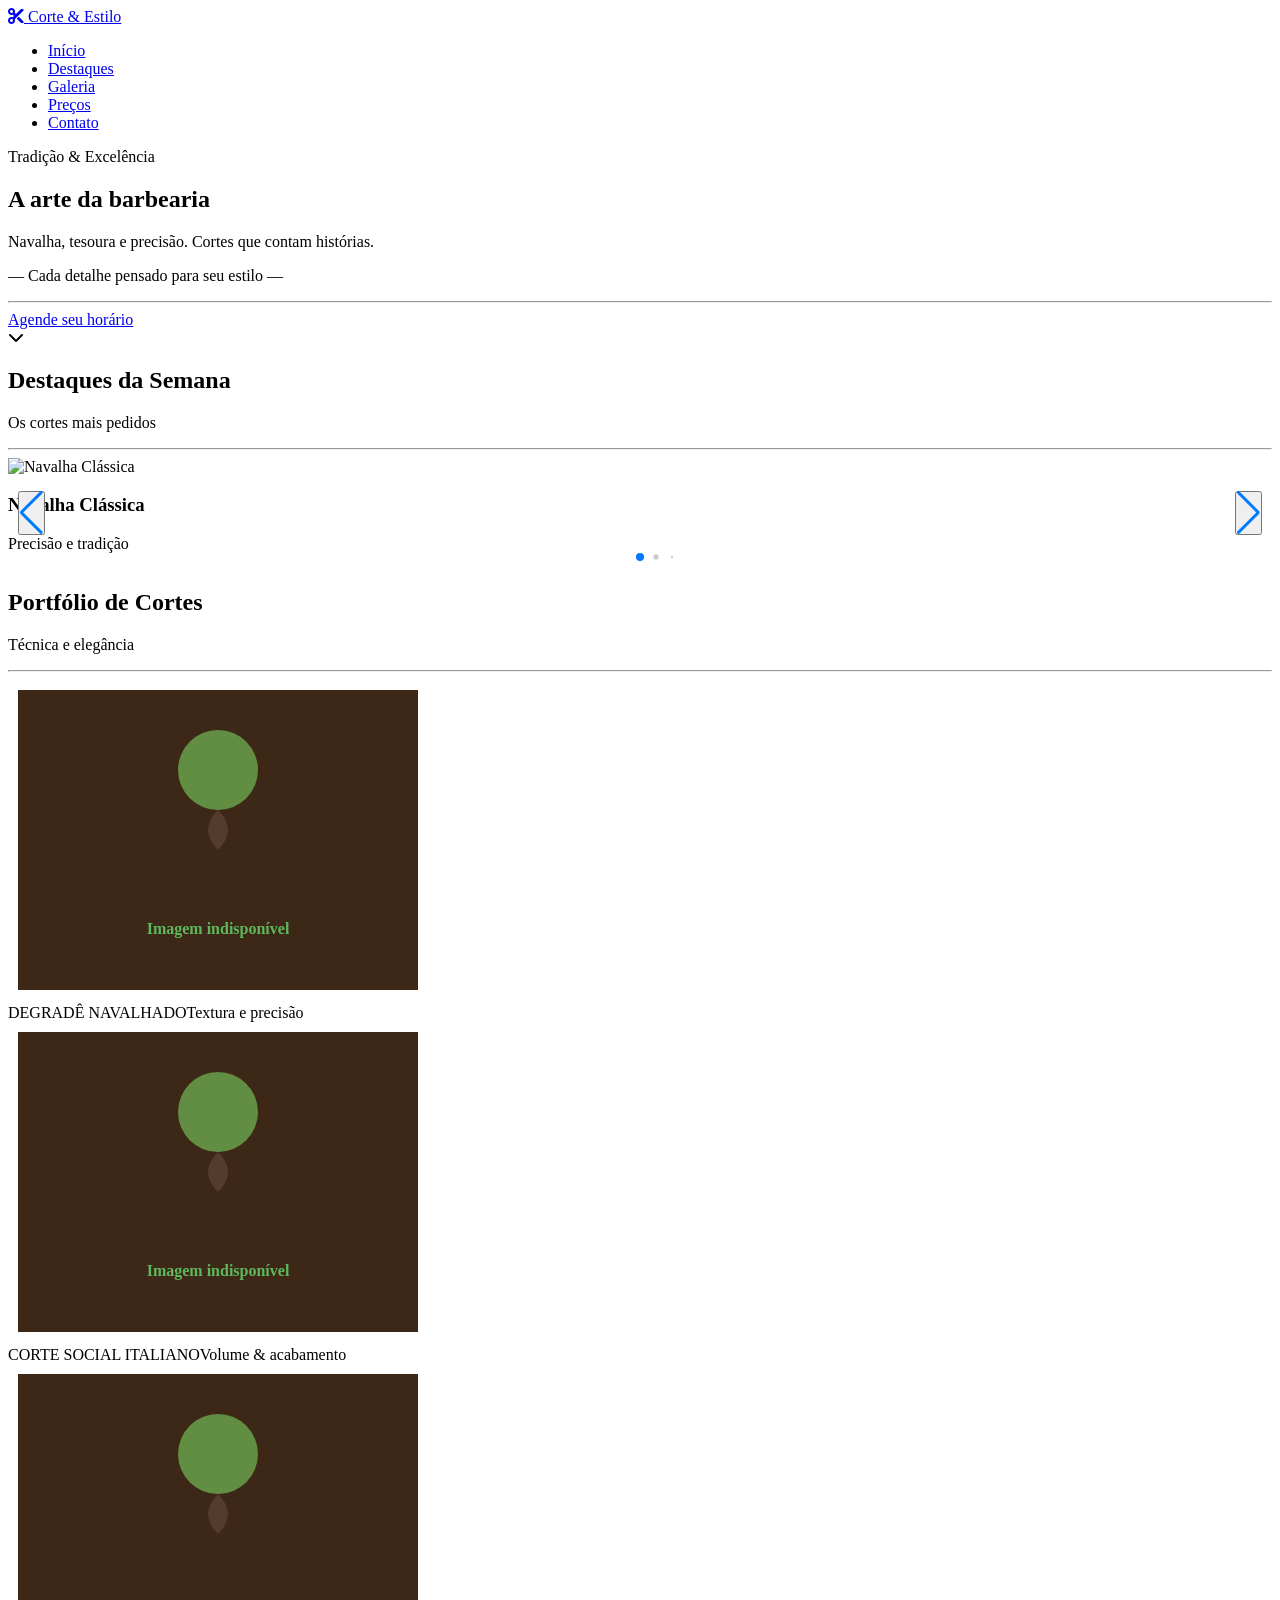
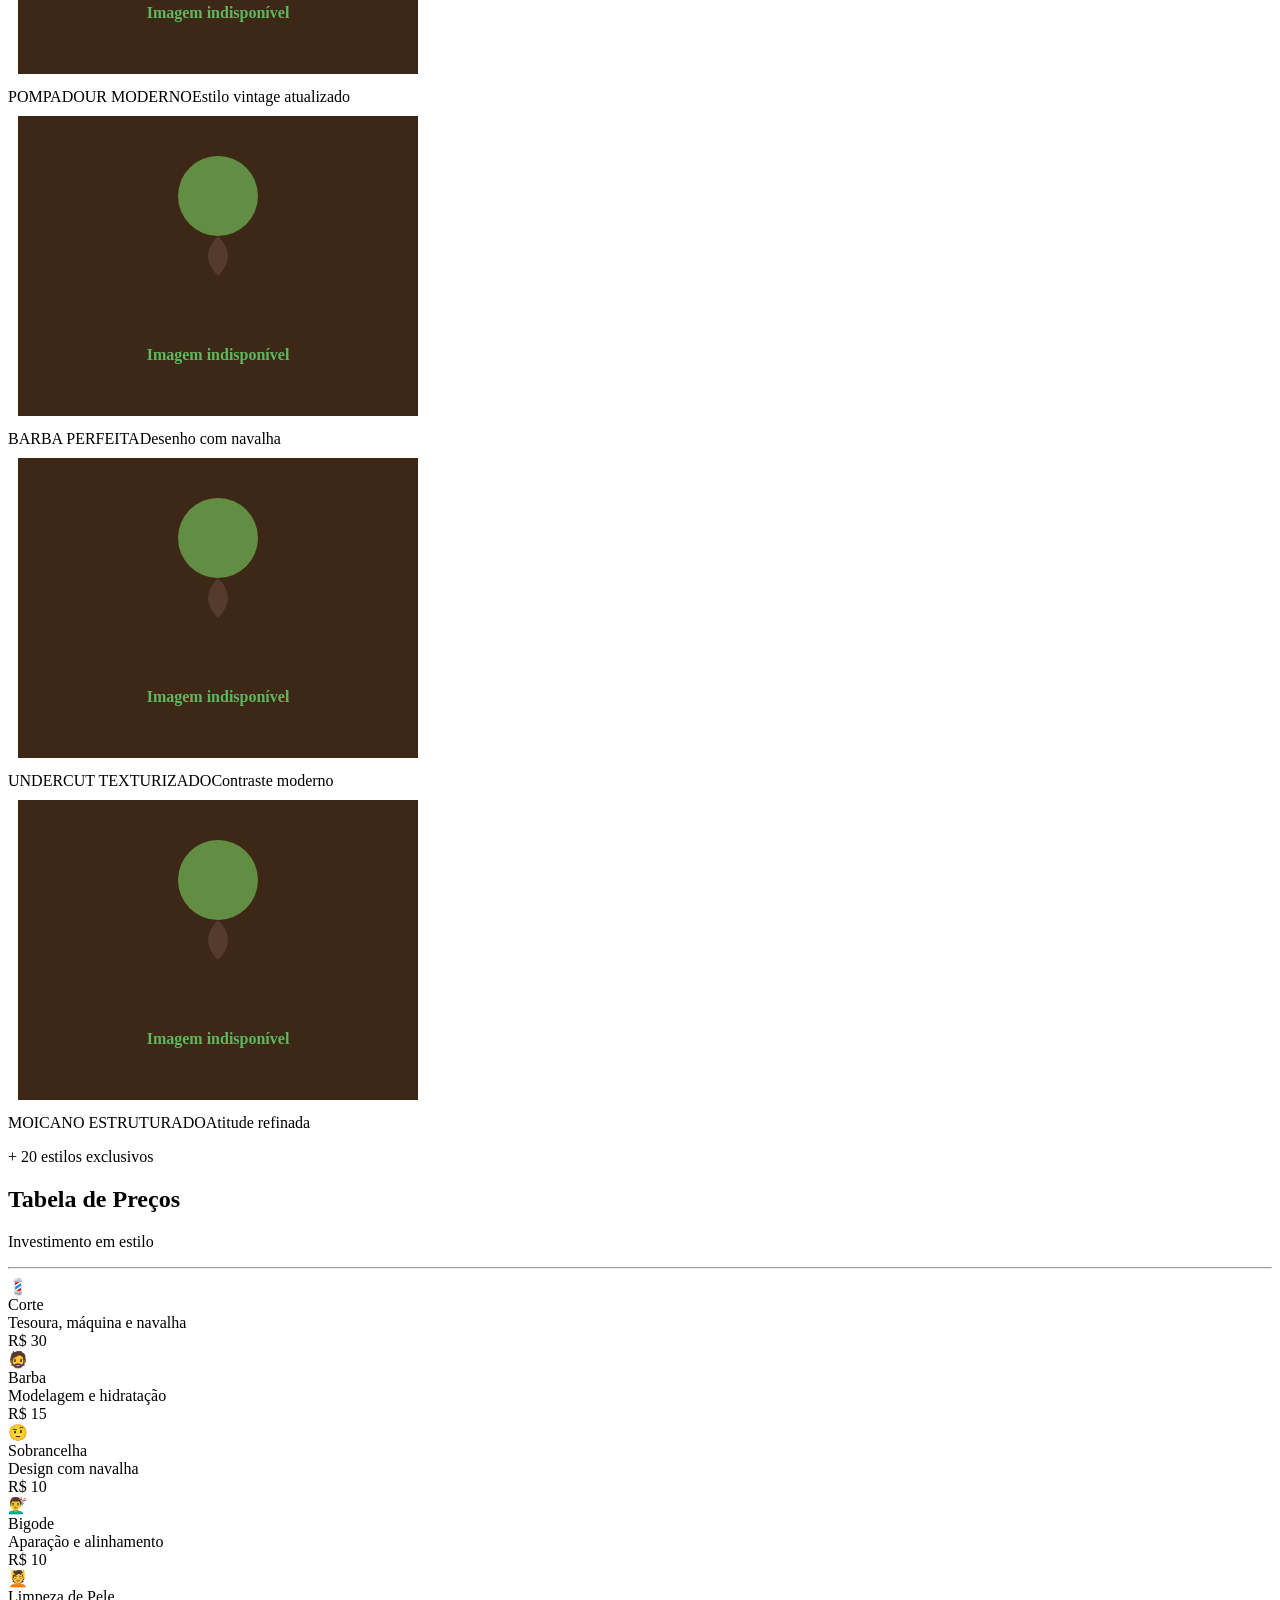
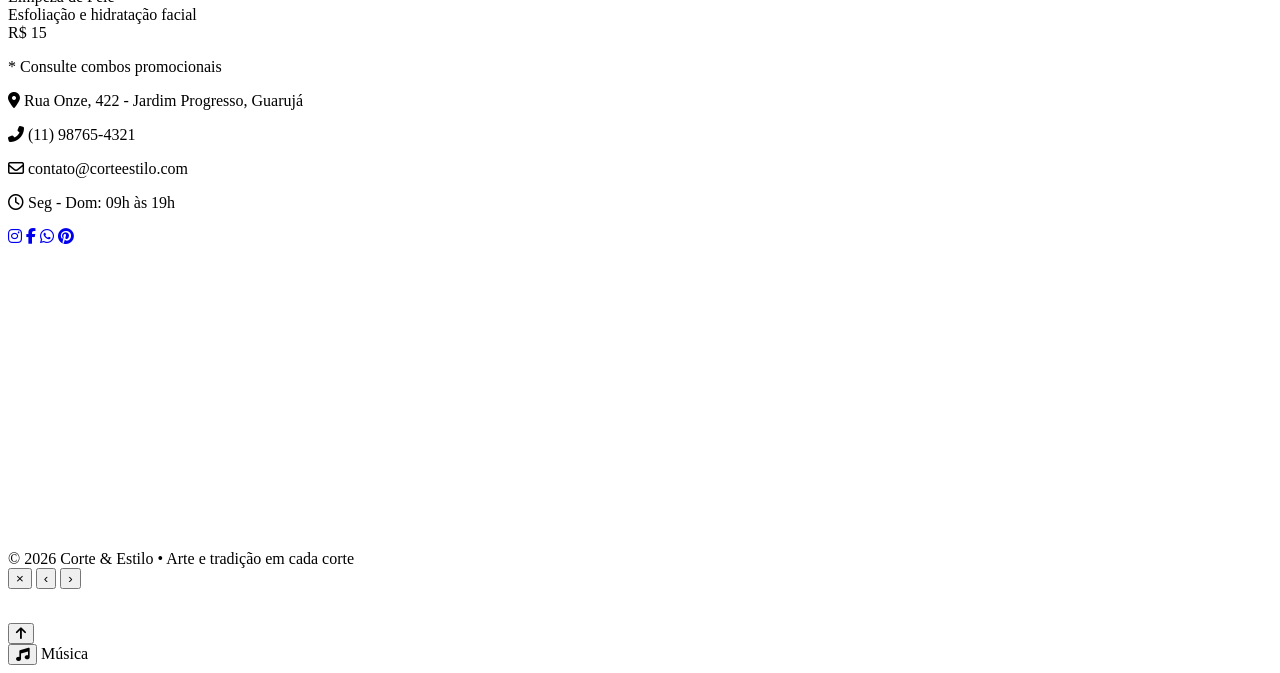
==== index.html @ a521c266 "refactor: reorganização completa do projeto - Estrutura achatada: removido aninhamento desnecessário" ====
<!DOCTYPE html>
<html lang="pt-BR">
<head>
    <meta charset="UTF-8">
    <meta name="viewport" content="width=device-width, initial-scale=1.0, viewport-fit=cover">
    <meta name="description" content="Barbearia Premium - Cortes clássicos e modernos com estilo. Arte e tradição em cada detalhe.">
    
    <!-- Open Graph -->
    <meta property="og:title" content="Barbearia Corte & Estilo - Premium Barber Shop">
    <meta property="og:description" content="Cortes que contam histórias. Tradição e excelência em cada detalhe.">
    <meta property="og:image" content="https://via.placeholder.com/1200x630/1a0f08/6ba84d?text=Corte+%26+Estilo">
    <meta property="og:url" content="https://seusite.com">
    <meta property="og:type" content="website">
    
    <title>Barbearia Corte & Estilo | Premium Barber Shop</title>
    
    <link rel="preconnect" href="https://fonts.googleapis.com">
    <link rel="preconnect" href="https://fonts.gstatic.com" crossorigin>
    <link href="https://fonts.googleapis.com/css2?family=Playfair+Display:ital,wght@0,400;0,500;0,600;0,700;0,800;0,900;1,400&family=Source+Sans+3:ital,wght@0,300;0,400;0,500;0,600;0,700;1,300;1,400&display=swap" rel="stylesheet">
    
    <link rel="stylesheet" href="https://cdnjs.cloudflare.com/ajax/libs/font-awesome/6.5.1/css/all.min.css">
    <link rel="stylesheet" href="https://cdn.jsdelivr.net/npm/swiper@11/swiper-bundle.min.css">
    <link rel="stylesheet" href="css/style.css">
</head>
<body>

<header class="site-header" id="header">
    <div class="container header-inner">
        <a href="#" class="logo" aria-label="Barbearia Corte & Estilo - Página inicial">
            <i class="fas fa-cut"></i>
            <span>Corte & Estilo</span>
        </a>
        <nav class="main-nav" aria-label="Navegação principal">
            <ul>
                <li><a href="#inicio" class="nav-link">Início</a></li>
                <li><a href="#destaques" class="nav-link">Destaques</a></li>
                <li><a href="#galeria" class="nav-link">Galeria</a></li>
                <li><a href="#precos" class="nav-link">Preços</a></li>
                <li><a href="#contato" class="nav-link">Contato</a></li>
            </ul>
        </nav>
    </div>
</header>

<main>
    <!-- Hero -->
    <section id="inicio" class="hero">
        <div class="container">
            <span class="small-caps">Tradição & Excelência</span>
            <h1 class="hero-title">A arte da barbearia</h1>
            <p class="hero-sub">Navalha, tesoura e precisão. Cortes que contam histórias.</p>
            <p class="hero-meta">— Cada detalhe pensado para seu estilo —</p>
            <hr class="section-divider">
            <a href="#contato" class="cta-button">Agende seu horário</a>
        </div>
        <div class="scroll-indicator" aria-hidden="true">
            <i class="fas fa-chevron-down"></i>
        </div>
    </section>

    <!-- Slider de Destaques -->
    <section id="destaques" class="slider-section">
        <div class="container">
            <h2 class="section-title">Destaques da Semana</h2>
            <p class="section-subtitle small-caps">Os cortes mais pedidos</p>
            <hr class="section-divider">

            <div class="swiper swiper-destaques" aria-roledescription="carousel" aria-label="Destaques da semana">
                <div class="swiper-wrapper" id="swiperWrapper">
                    <!-- Slides inseridos via JS -->
                </div>
                <div class="swiper-pagination" id="swiperPagination"></div>
                <button class="swiper-button-prev" aria-label="Slide anterior"></button>
                <button class="swiper-button-next" aria-label="Próximo slide"></button>
            </div>
        </div>
    </section>

    <!-- Galeria de Fotos -->
    <section id="galeria" class="gallery-section">
        <div class="container">
            <h2 class="section-title">Portfólio de Cortes</h2>
            <p class="section-subtitle small-caps">Técnica e elegância</p>
            <hr class="section-divider">
            <div class="gallery-grid" id="galleryGrid"></div>
            <p class="gallery-footer-note small-caps">+ 20 estilos exclusivos</p>
        </div>
    </section>

    <!-- Tabela de Preços -->
    <section id="precos" class="pricing-section">
        <div class="container">
            <h2 class="section-title">Tabela de Preços</h2>
            <p class="section-subtitle small-caps">Investimento em estilo</p>
            <hr class="section-divider">

            <div class="pricing-table">
                <div class="pricing-row">
                    <div class="service-icon">💈</div>
                    <div class="service-name">Corte</div>
                    <div class="service-desc">Tesoura, máquina e navalha</div>
                    <div class="service-price">R$ 30</div>
                </div>
                <div class="pricing-row">
                    <div class="service-icon">🧔</div>
                    <div class="service-name">Barba</div>
                    <div class="service-desc">Modelagem e hidratação</div>
                    <div class="service-price">R$ 15</div>
                </div>
                <div class="pricing-row">
                    <div class="service-icon">🤨</div>
                    <div class="service-name">Sobrancelha</div>
                    <div class="service-desc">Design com navalha</div>
                    <div class="service-price">R$ 10</div>
                </div>
                <div class="pricing-row">
                    <div class="service-icon">💇‍♂️</div>
                    <div class="service-name">Bigode</div>
                    <div class="service-desc">Aparação e alinhamento</div>
                    <div class="service-price">R$ 10</div>
                </div>
                <div class="pricing-row">
                    <div class="service-icon">💆</div>
                    <div class="service-name">Limpeza de Pele</div>
                    <div class="service-desc">Esfoliação e hidratação facial</div>
                    <div class="service-price">R$ 15</div>
                </div>
            </div>
            <p class="pricing-note small-caps">* Consulte combos promocionais</p>
        </div>
    </section>
</main>

<footer id="contato" class="site-footer">
    <div class="container">
        <div class="footer-grid">
            <div class="footer-info">
                <p><i class="fas fa-map-marker-alt"></i> Rua Onze, 422 - Jardim Progresso, Guarujá</p>
                <p><i class="fas fa-phone-alt"></i> (11) 98765-4321</p>
                <p class="contact-email"><i class="far fa-envelope"></i> contato@corteestilo.com</p>
                <p><i class="far fa-clock"></i> Seg - Dom: 09h às 19h</p>
            </div>
            <div class="social-links">
                <a href="#" aria-label="Instagram" target="_blank" rel="noopener noreferrer"><i class="fab fa-instagram"></i></a>
                <a href="#" aria-label="Facebook" target="_blank" rel="noopener noreferrer"><i class="fab fa-facebook-f"></i></a>
                <a href="#" aria-label="WhatsApp" target="_blank" rel="noopener noreferrer"><i class="fab fa-whatsapp"></i></a>
                <a href="#" aria-label="Pinterest" target="_blank" rel="noopener noreferrer"><i class="fab fa-pinterest"></i></a>
            </div>
        </div>
        <!-- Mapa Google Maps -->
        <div class="footer-map">
            <iframe
                src="https://www.google.com/maps?q=Rua+Onze,+422+-+Jardim+Progresso,+Guaruj%C3%A1&output=embed"
                width="100%"
                height="300"
                style="border:0;"
                allowfullscreen=""
                loading="lazy"
                referrerpolicy="no-referrer-when-downgrade"
                title="Localização da Barbearia Corte & Estilo">
            </iframe>
        </div>
        <div class="footer-copy">© 2026 Corte & Estilo • Arte e tradição em cada corte</div>
    </div>
</footer>

<!-- Lightbox -->
<div class="lightbox" id="lightbox" aria-hidden="true" role="dialog" aria-label="Visualizador de imagem">
    <button class="lightbox-close" aria-label="Fechar visualizador">&times;</button>
    <button class="lightbox-prev" aria-label="Imagem anterior">&lsaquo;</button>
    <button class="lightbox-next" aria-label="Próxima imagem">&rsaquo;</button>
    <div class="lightbox-content">
        <img src="" alt="" id="lightboxImg">
        <p class="lightbox-caption" id="lightboxCaption"></p>
    </div>
</div>

<div id="toast" class="toast" aria-live="polite" aria-hidden="true"></div>

<!-- Botão Voltar ao Topo -->
<button id="backToTop" class="back-to-top" aria-label="Voltar ao topo">
    <i class="fas fa-arrow-up"></i>
</button>

<!-- Player de Música -->
<div id="music-player" class="music-player" aria-label="Player de música ambiente">
    <audio id="bg-music" preload="auto" loop crossorigin="anonymous">
        <source src="audio/ambiente.mp3" type="audio/mpeg">
        Seu navegador não suporta áudio.
    </audio>
    <button id="music-toggle" class="music-toggle" type="button" aria-label="Tocar música ambiente" title="Música ambiente">
        <i class="fas fa-music"></i>
    </button>
    <span class="music-label">Música</span>
</div>

<script src="https://cdn.jsdelivr.net/npm/swiper@11/swiper-bundle.min.js"></script>
<script src="javascript/main.js" defer></script>
</body>
</html>
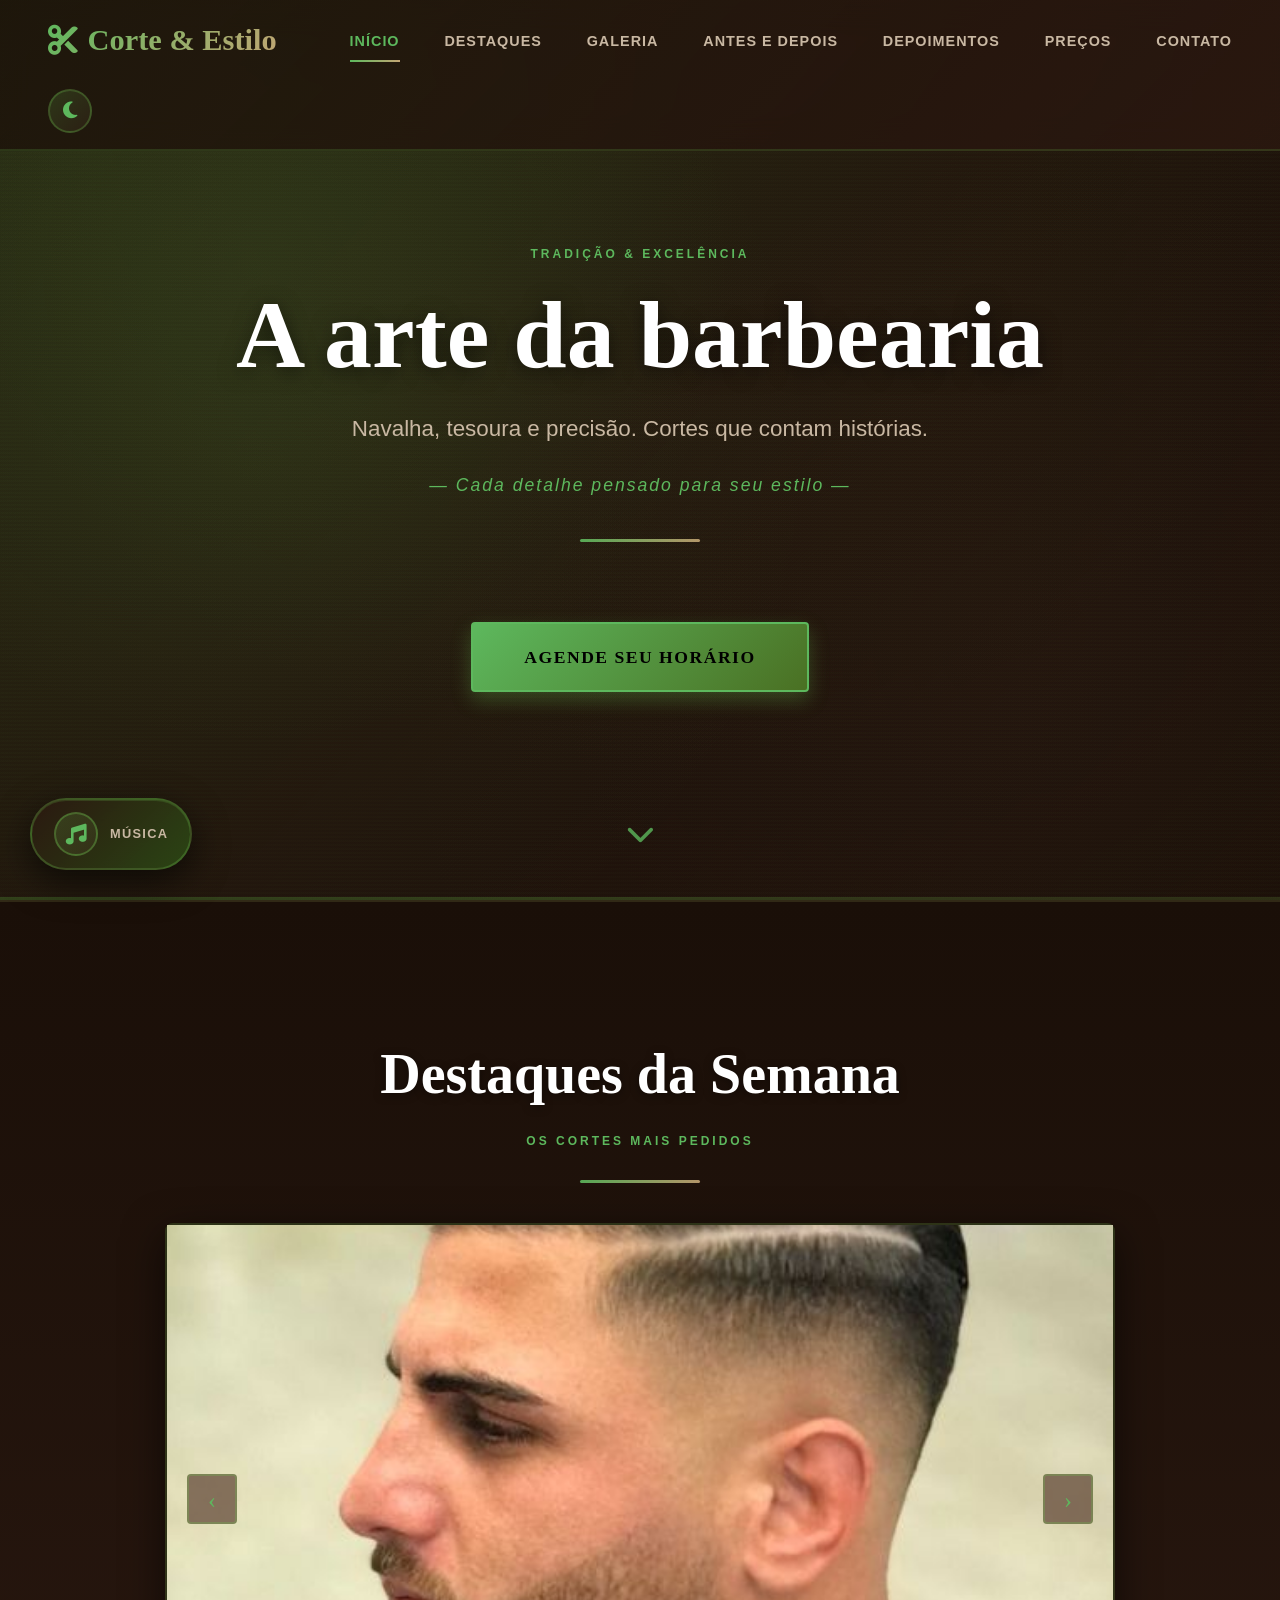
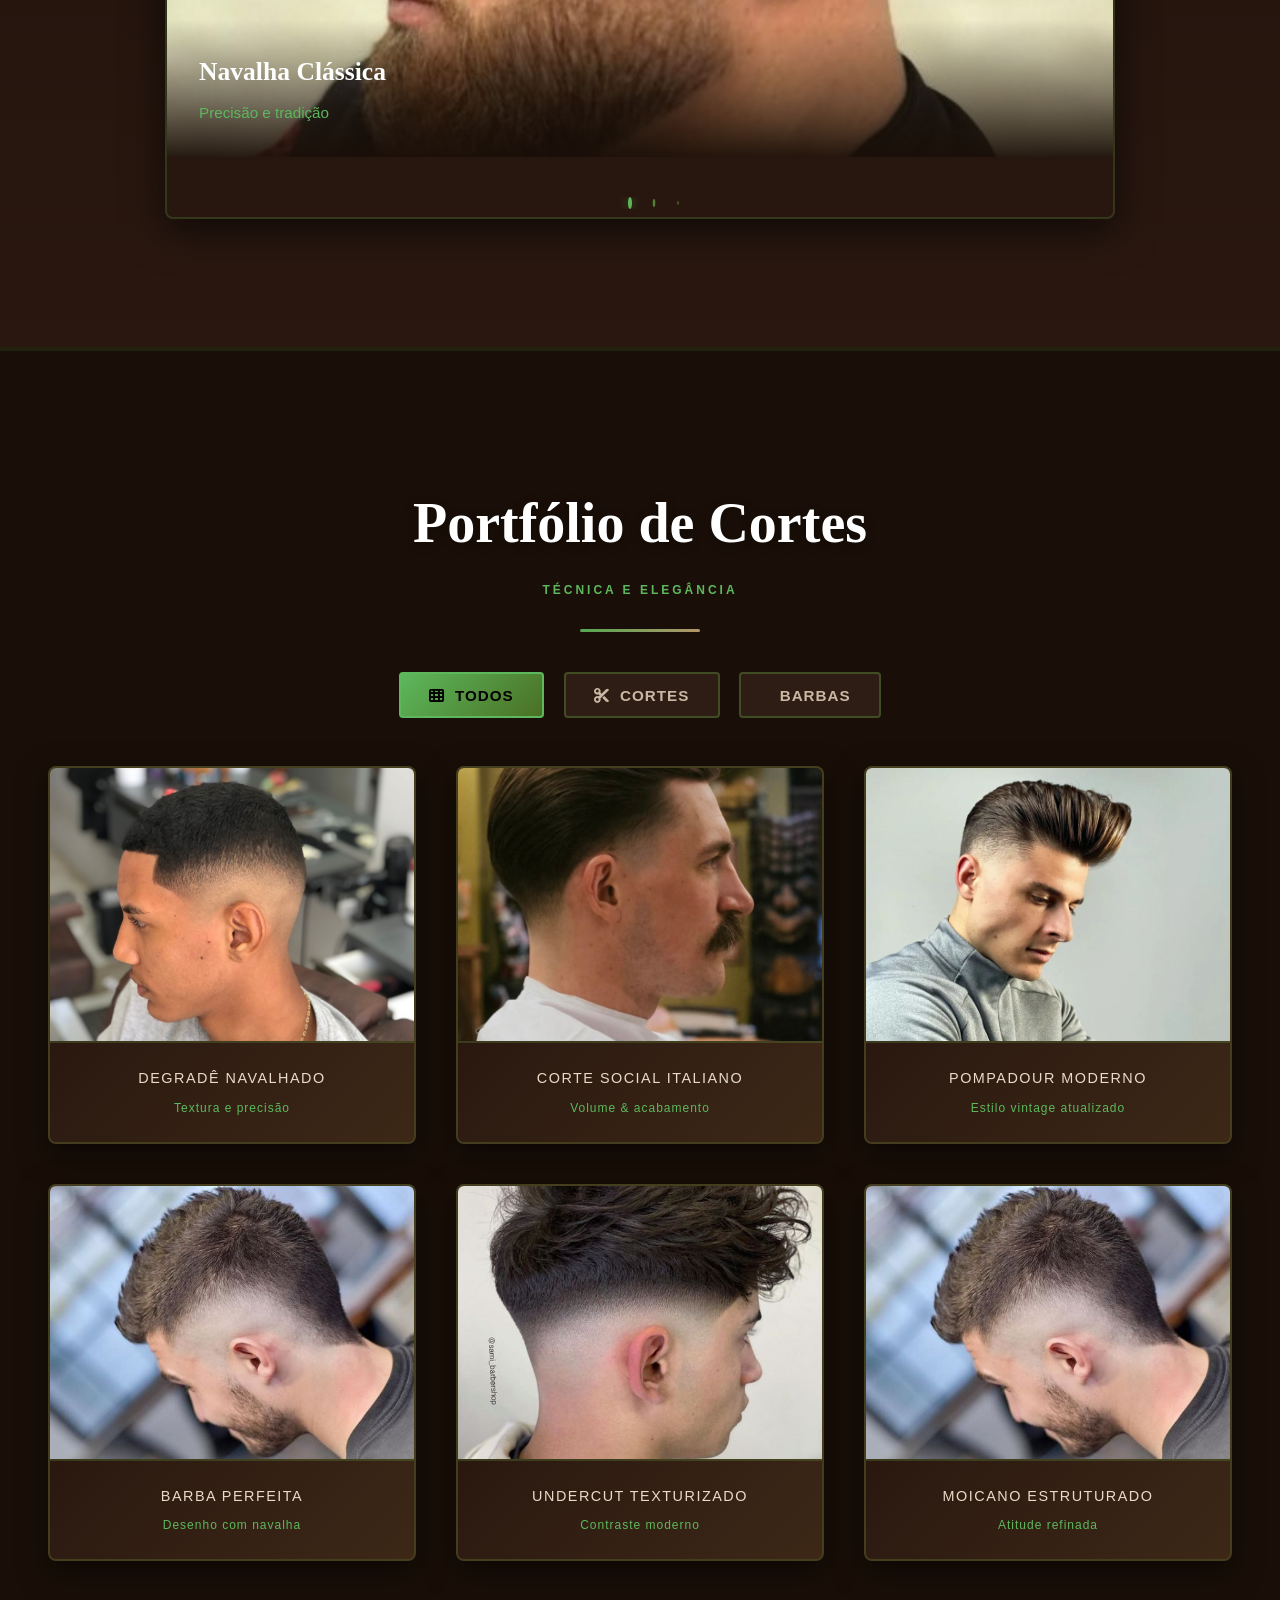
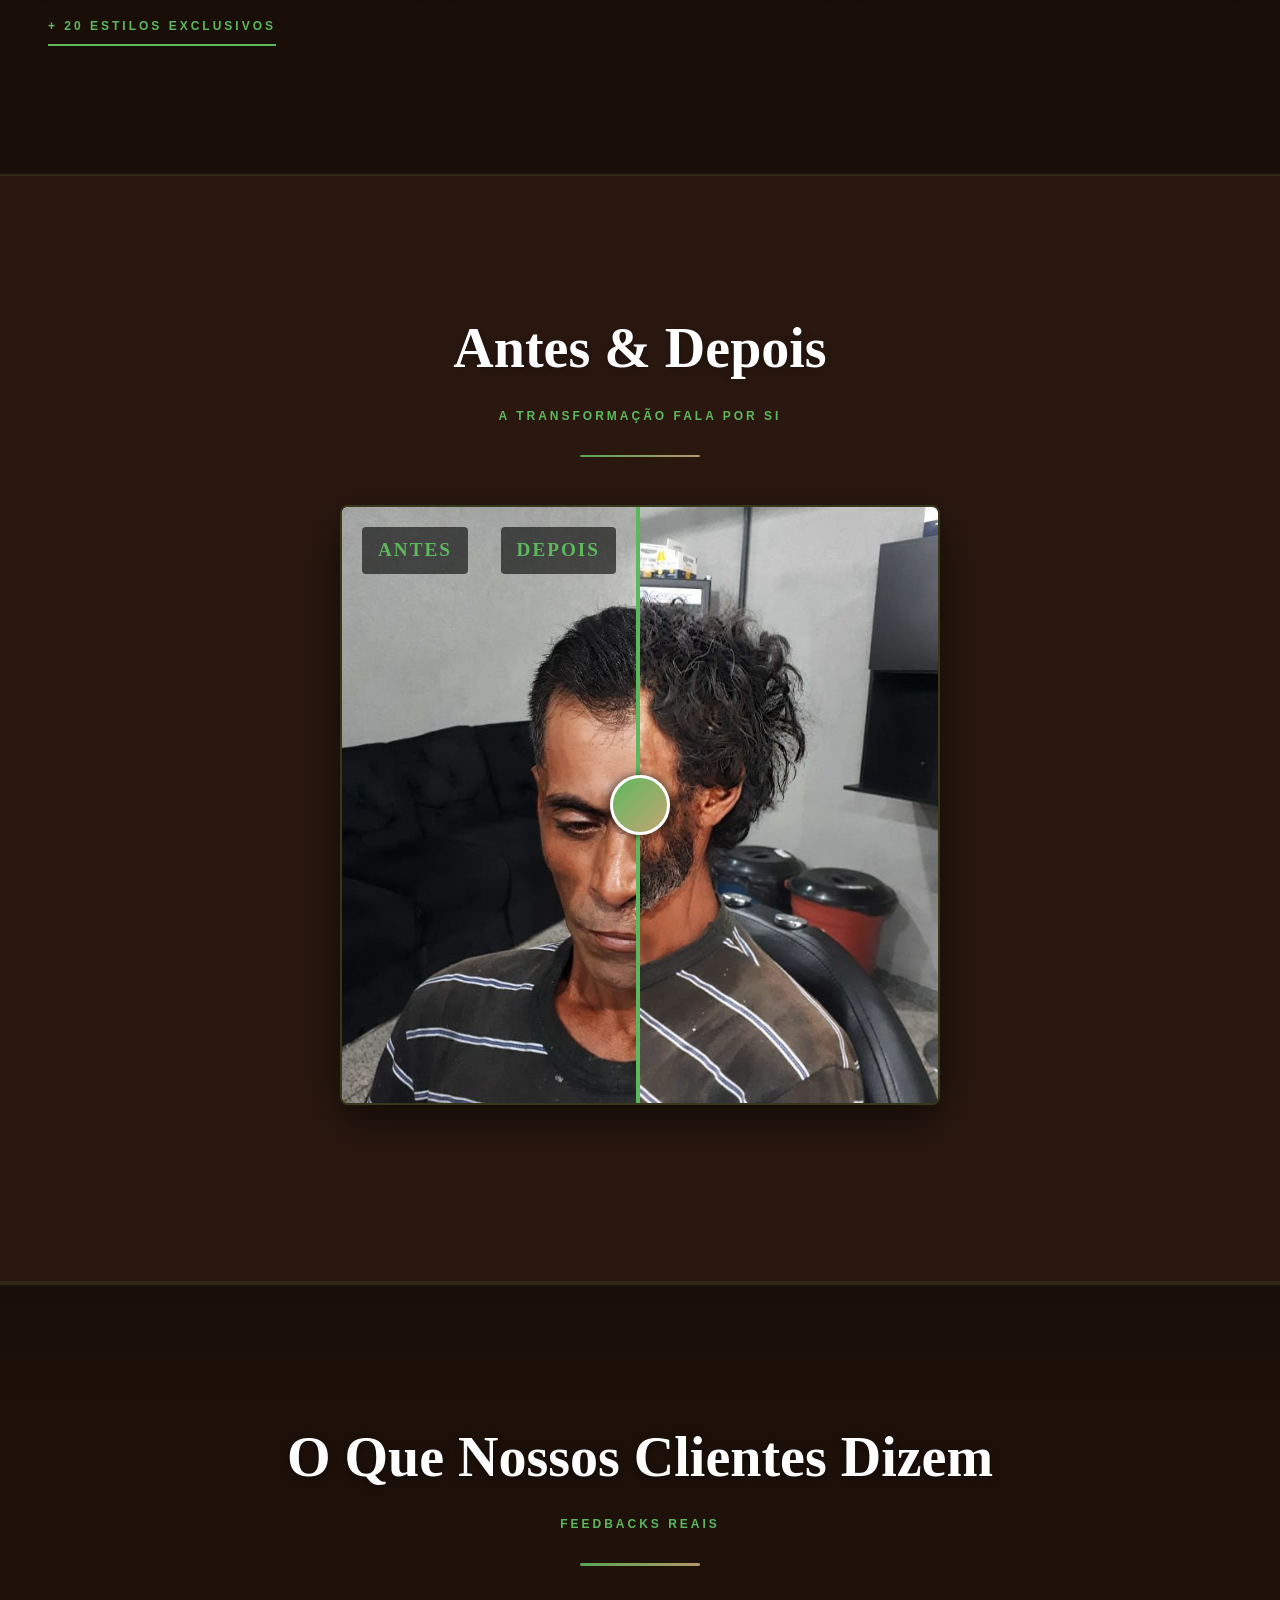
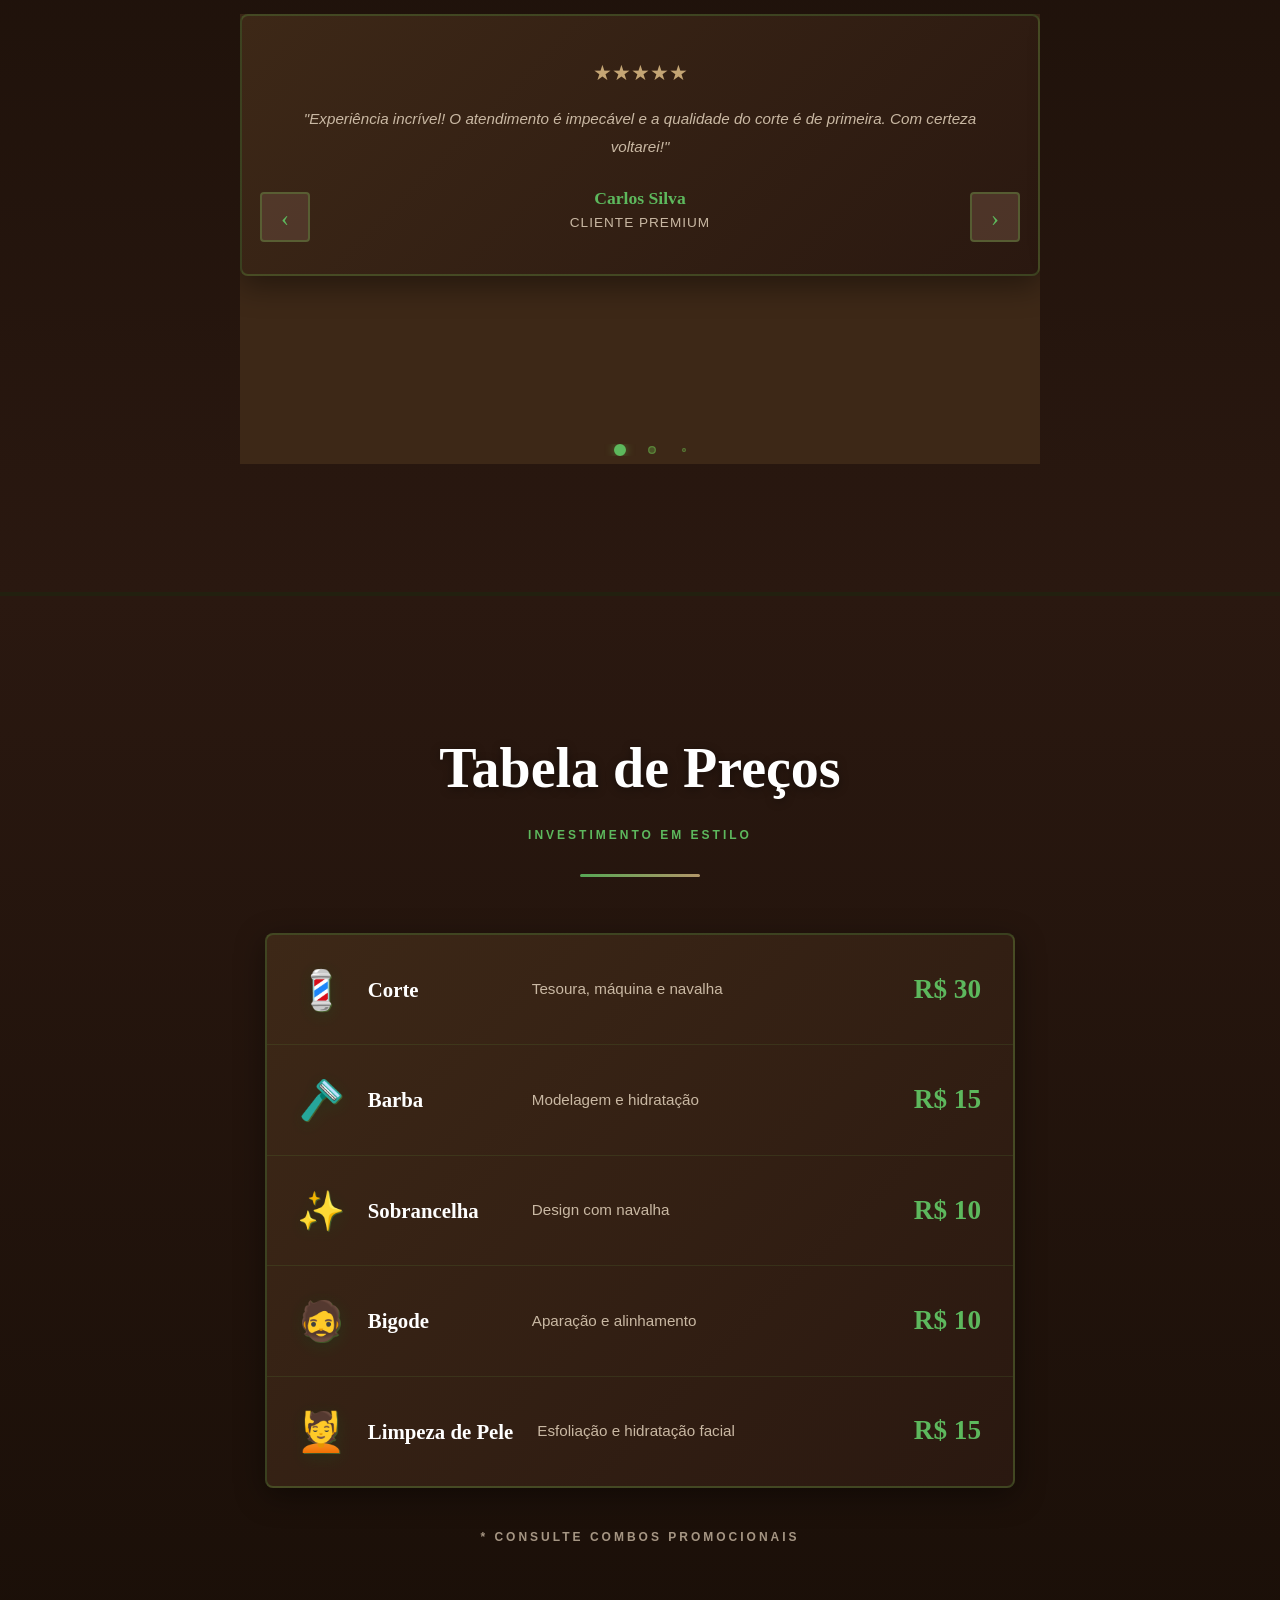
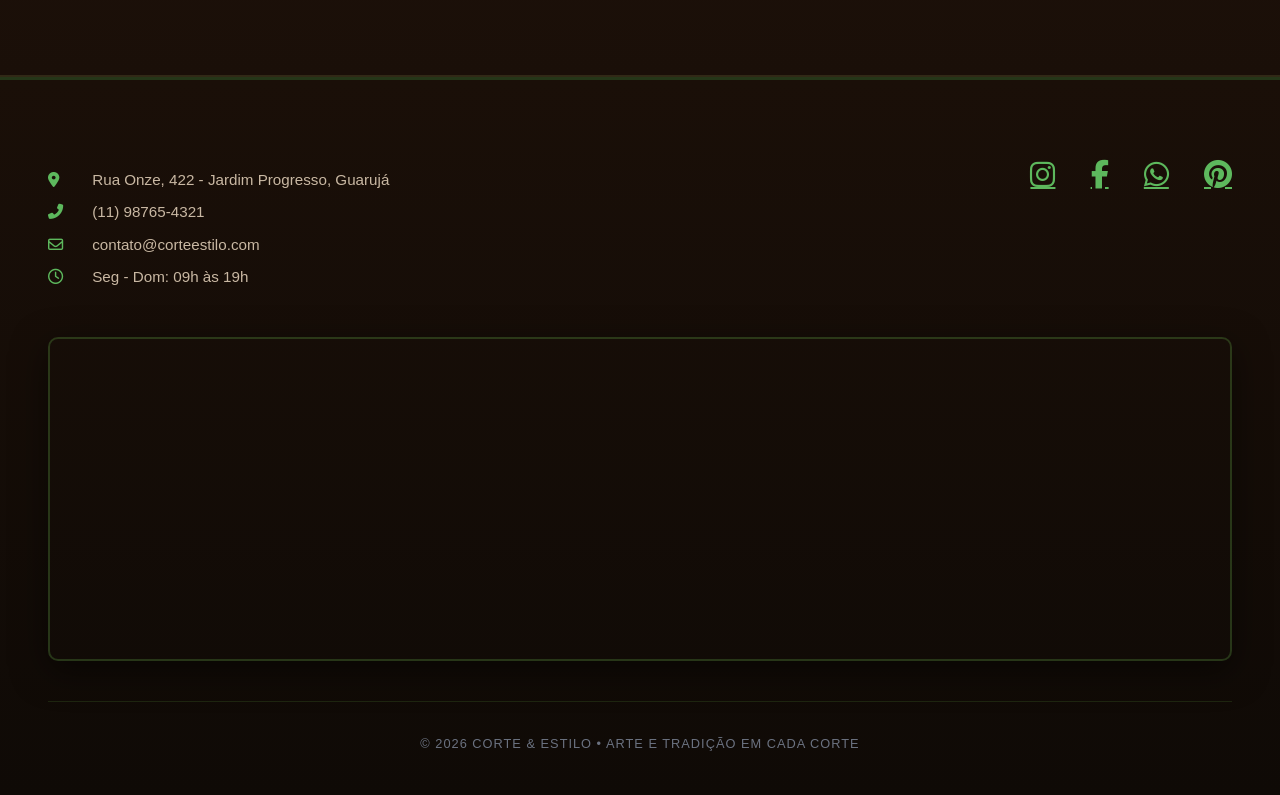
==== commit a635f4b0: "fix: remove arquivos antigos e restaura index.html completo - Remove Css/, javascript/, .github/ e C" ====
--- a/index.html
+++ b/index.html
@@ -4,23 +4,53 @@
     <meta charset="UTF-8">
     <meta name="viewport" content="width=device-width, initial-scale=1.0, viewport-fit=cover">
     <meta name="description" content="Barbearia Premium - Cortes clássicos e modernos com estilo. Arte e tradição em cada detalhe.">
-    
-    <!-- Open Graph -->
+
     <meta property="og:title" content="Barbearia Corte & Estilo - Premium Barber Shop">
     <meta property="og:description" content="Cortes que contam histórias. Tradição e excelência em cada detalhe.">
     <meta property="og:image" content="https://via.placeholder.com/1200x630/1a0f08/6ba84d?text=Corte+%26+Estilo">
     <meta property="og:url" content="https://seusite.com">
     <meta property="og:type" content="website">
-    
+
     <title>Barbearia Corte & Estilo | Premium Barber Shop</title>
-    
+
     <link rel="preconnect" href="https://fonts.googleapis.com">
     <link rel="preconnect" href="https://fonts.gstatic.com" crossorigin>
     <link href="https://fonts.googleapis.com/css2?family=Playfair+Display:ital,wght@0,400;0,500;0,600;0,700;0,800;0,900;1,400&family=Source+Sans+3:ital,wght@0,300;0,400;0,500;0,600;0,700;1,300;1,400&display=swap" rel="stylesheet">
-    
+
     <link rel="stylesheet" href="https://cdnjs.cloudflare.com/ajax/libs/font-awesome/6.5.1/css/all.min.css">
     <link rel="stylesheet" href="https://cdn.jsdelivr.net/npm/swiper@11/swiper-bundle.min.css">
-    <link rel="stylesheet" href="css/style.css">
+    <link rel="stylesheet" href="style.css">
+
+    <script async src="https://www.googletagmanager.com/gtag/js?id=G-XXXXXXXXXX"></script>
+    <script>
+        window.dataLayer = window.dataLayer || [];
+        function gtag(){dataLayer.push(arguments);}
+        gtag('js', new Date());
+        gtag('config', 'G-XXXXXXXXXX');
+    </script>
+
+    <script type="application/ld+json">
+    {
+        "@context": "https://schema.org",
+        "@type": "LocalBusiness",
+        "name": "Barbearia Corte & Estilo",
+        "description": "Barbearia premium com cortes clássicos e modernos",
+        "address": {
+            "@type": "PostalAddress",
+            "streetAddress": "Rua Onze, 422 - Jardim Progresso",
+            "addressLocality": "Guarujá",
+            "addressRegion": "SP"
+        },
+        "telephone": "(11) 98765-4321",
+        "openingHoursSpecification": {
+            "@type": "OpeningHoursSpecification",
+            "dayOfWeek": ["Monday", "Tuesday", "Wednesday", "Thursday", "Friday", "Saturday", "Sunday"],
+            "opens": "09:00",
+            "closes": "19:00"
+        },
+        "priceRange": "R$10-R$30"
+    }
+    </script>
 </head>
 <body>
 
@@ -35,15 +65,19 @@
                 <li><a href="#inicio" class="nav-link">Início</a></li>
                 <li><a href="#destaques" class="nav-link">Destaques</a></li>
                 <li><a href="#galeria" class="nav-link">Galeria</a></li>
+                <li><a href="#comparacao" class="nav-link">Antes e Depois</a></li>
+                <li><a href="#depoimentos" class="nav-link">Depoimentos</a></li>
                 <li><a href="#precos" class="nav-link">Preços</a></li>
                 <li><a href="#contato" class="nav-link">Contato</a></li>
             </ul>
         </nav>
+        <button id="theme-toggle" class="theme-toggle" aria-label="Alternar tema claro/escuro" title="Tema">
+            <i class="fas fa-moon"></i>
+        </button>
     </div>
 </header>
 
 <main>
-    <!-- Hero -->
     <section id="inicio" class="hero">
         <div class="container">
             <span class="small-caps">Tradição & Excelência</span>
@@ -58,7 +92,6 @@
         </div>
     </section>
 
-    <!-- Slider de Destaques -->
     <section id="destaques" class="slider-section">
         <div class="container">
             <h2 class="section-title">Destaques da Semana</h2>
@@ -66,9 +99,7 @@
             <hr class="section-divider">
 
             <div class="swiper swiper-destaques" aria-roledescription="carousel" aria-label="Destaques da semana">
-                <div class="swiper-wrapper" id="swiperWrapper">
-                    <!-- Slides inseridos via JS -->
-                </div>
+                <div class="swiper-wrapper" id="swiperWrapper"></div>
                 <div class="swiper-pagination" id="swiperPagination"></div>
                 <button class="swiper-button-prev" aria-label="Slide anterior"></button>
                 <button class="swiper-button-next" aria-label="Próximo slide"></button>
@@ -76,18 +107,64 @@
         </div>
     </section>
 
-    <!-- Galeria de Fotos -->
     <section id="galeria" class="gallery-section">
         <div class="container">
             <h2 class="section-title">Portfólio de Cortes</h2>
             <p class="section-subtitle small-caps">Técnica e elegância</p>
             <hr class="section-divider">
+
+            <div class="gallery-filters">
+                <button class="filter-btn active" data-filter="todos" aria-pressed="true">
+                    <i class="fas fa-th"></i> Todos
+                </button>
+                <button class="filter-btn" data-filter="cortes" aria-pressed="false">
+                    <i class="fas fa-cut"></i> Cortes
+                </button>
+                <button class="filter-btn" data-filter="barbas" aria-pressed="false">
+                    <i class="fas fa-beard"></i> Barbas
+                </button>
+            </div>
+
             <div class="gallery-grid" id="galleryGrid"></div>
             <p class="gallery-footer-note small-caps">+ 20 estilos exclusivos</p>
         </div>
     </section>
 
-    <!-- Tabela de Preços -->
+    <section id="comparacao" class="comparison-section">
+        <div class="container">
+            <h2 class="section-title">Antes & Depois</h2>
+            <p class="section-subtitle small-caps">A transformação fala por si</p>
+            <hr class="section-divider">
+
+            <div class="comparison-slider">
+                <div class="img-wrapper">
+                    <img src="antes.jpg" alt="Antes do corte">
+                    <label class="comparison-label before">Antes</label>
+                </div>
+                <div class="img-wrapper after-image">
+                    <img src="depois.jpg" alt="Depois do corte">
+                    <label class="comparison-label after">Depois</label>
+                </div>
+                <input type="range" min="0" max="100" value="50" id="comparison-range" class="comparison-range" aria-label="Arraste para comparar">
+            </div>
+        </div>
+    </section>
+
+    <section id="depoimentos" class="testimonials-section">
+        <div class="container">
+            <h2 class="section-title">O Que Nossos Clientes Dizem</h2>
+            <p class="section-subtitle small-caps">Feedbacks reais</p>
+            <hr class="section-divider">
+
+            <div class="swiper swiper-testimonials" aria-roledescription="carousel" aria-label="Depoimentos de clientes">
+                <div class="swiper-wrapper" id="testimonialSwiper"></div>
+                <div class="swiper-pagination" id="testimonialPagination"></div>
+                <button class="swiper-button-prev" aria-label="Depoimento anterior"></button>
+                <button class="swiper-button-next" aria-label="Próximo depoimento"></button>
+            </div>
+        </div>
+    </section>
+
     <section id="precos" class="pricing-section">
         <div class="container">
             <h2 class="section-title">Tabela de Preços</h2>
@@ -102,19 +179,19 @@
                     <div class="service-price">R$ 30</div>
                 </div>
                 <div class="pricing-row">
-                    <div class="service-icon">🧔</div>
+                    <div class="service-icon">🪒</div>
                     <div class="service-name">Barba</div>
                     <div class="service-desc">Modelagem e hidratação</div>
                     <div class="service-price">R$ 15</div>
                 </div>
                 <div class="pricing-row">
-                    <div class="service-icon">🤨</div>
+                    <div class="service-icon">✨</div>
                     <div class="service-name">Sobrancelha</div>
                     <div class="service-desc">Design com navalha</div>
                     <div class="service-price">R$ 10</div>
                 </div>
                 <div class="pricing-row">
-                    <div class="service-icon">💇‍♂️</div>
+                    <div class="service-icon">🧔</div>
                     <div class="service-name">Bigode</div>
                     <div class="service-desc">Aparação e alinhamento</div>
                     <div class="service-price">R$ 10</div>
@@ -147,16 +224,11 @@
                 <a href="#" aria-label="Pinterest" target="_blank" rel="noopener noreferrer"><i class="fab fa-pinterest"></i></a>
             </div>
         </div>
-        <!-- Mapa Google Maps -->
         <div class="footer-map">
             <iframe
                 src="https://www.google.com/maps?q=Rua+Onze,+422+-+Jardim+Progresso,+Guaruj%C3%A1&output=embed"
-                width="100%"
-                height="300"
-                style="border:0;"
-                allowfullscreen=""
-                loading="lazy"
-                referrerpolicy="no-referrer-when-downgrade"
+                width="100%" height="300" style="border:0;" allowfullscreen=""
+                loading="lazy" referrerpolicy="no-referrer-when-downgrade"
                 title="Localização da Barbearia Corte & Estilo">
             </iframe>
         </div>
@@ -164,7 +236,6 @@
     </div>
 </footer>
 
-<!-- Lightbox -->
 <div class="lightbox" id="lightbox" aria-hidden="true" role="dialog" aria-label="Visualizador de imagem">
     <button class="lightbox-close" aria-label="Fechar visualizador">&times;</button>
     <button class="lightbox-prev" aria-label="Imagem anterior">&lsaquo;</button>
@@ -177,15 +248,13 @@
 
 <div id="toast" class="toast" aria-live="polite" aria-hidden="true"></div>
 
-<!-- Botão Voltar ao Topo -->
 <button id="backToTop" class="back-to-top" aria-label="Voltar ao topo">
     <i class="fas fa-arrow-up"></i>
 </button>
 
-<!-- Player de Música -->
 <div id="music-player" class="music-player" aria-label="Player de música ambiente">
-    <audio id="bg-music" preload="auto" loop crossorigin="anonymous">
-        <source src="audio/ambiente.mp3" type="audio/mpeg">
+    <audio id="bg-music" preload="metadata" loop>
+        <source src="bg-music.mp3" type="audio/mpeg">
         Seu navegador não suporta áudio.
     </audio>
     <button id="music-toggle" class="music-toggle" type="button" aria-label="Tocar música ambiente" title="Música ambiente">
@@ -195,6 +264,12 @@
 </div>
 
 <script src="https://cdn.jsdelivr.net/npm/swiper@11/swiper-bundle.min.js"></script>
-<script src="javascript/main.js" defer></script>
+<script src="main.js" defer></script>
+
+<script>
+    if ('serviceWorker' in navigator) {
+        navigator.serviceWorker.register('sw.js').catch(err => console.log('SW registration failed:', err));
+    }
+</script>
 </body>
 </html>
--- a/style.css
+++ b/style.css
@@ -0,0 +1,1484 @@
+/* ========== RESET E VARIÁVEIS (MARROM & VERDE PREMIUM) ========== */
+* {
+    margin: 0;
+    padding: 0;
+    box-sizing: border-box;
+}
+
+:root {
+    /* Cores Primárias Marrom & Verde */
+    --marrom-escuro: #2B1810;
+    --marrom-medio: #5C4033;
+    --marrom-claro: #8B6F47;
+    --verde-escuro: #1F3A1F;
+    --verde-medio: #2D5016;
+    --verde-claro: #4A7023;
+    --verde-luminoso: #6BA84D;
+    
+    /* Cores Secundárias */
+    --bg-principal: #1A0F08;
+    --bg-secundario: #2A1810;
+    --bg-terciario: #3D2817;
+    --texto-principal: #E8DCC8;
+    --texto-suave: #C9B8A3;
+    --acento-verde: #5DB85D;
+    --acento-bronze: #C4A574;
+    
+    /* Pretos e Brancos */
+    --branco: #FFFFFF;
+    --preto: #000000;
+    --linha-fina: rgba(106, 184, 77, 0.12);
+    
+    /* Fontes */
+    --fonte-titulo: 'Playfair Display', serif;
+    --fonte-texto: 'Source Sans 3', sans-serif;
+    --header-height: 75px;
+}
+
+html, body {
+    width: 100%;
+    height: 100%;
+}
+
+body {
+    background-color: var(--bg-principal);
+    background-image: 
+        radial-gradient(circle at 20% 50%, rgba(109, 184, 77, 0.08) 0%, transparent 50%),
+        radial-gradient(circle at 80% 80%, rgba(92, 64, 51, 0.06) 0%, transparent 50%),
+        repeating-linear-gradient(
+            0deg,
+            transparent 0px,
+            transparent 2px,
+            rgba(106, 184, 77, 0.02) 2px,
+            rgba(106, 184, 77, 0.02) 4px
+        );
+    background-attachment: fixed;
+    color: var(--texto-principal);
+    font-family: var(--fonte-texto);
+    line-height: 1.6;
+    overflow-x: hidden;
+}
+
+h1, h2, h3, .logo {
+    font-family: var(--fonte-titulo);
+    font-weight: 800;
+    color: var(--branco);
+}
+
+.small-caps {
+    font-family: var(--fonte-texto);
+    font-weight: 700;
+    letter-spacing: 3px;
+    text-transform: uppercase;
+    font-size: 0.75rem;
+    color: var(--acento-verde);
+}
+
+.section-divider {
+    width: 120px;
+    height: 2.5px;
+    background: linear-gradient(to right, var(--acento-verde), var(--acento-bronze));
+    margin: 1.8rem auto 2.5rem auto;
+    opacity: 0.9;
+    border: none;
+    border-radius: 2px;
+}
+
+.container {
+    max-width: 1360px;
+    margin: 0 auto;
+    padding: 0 48px;
+}
+
+/* ========== HEADER PREMIUM ========== */
+.site-header {
+    position: fixed;
+    top: 0;
+    left: 0;
+    width: 100%;
+    z-index: 1000;
+    background: linear-gradient(135deg, rgba(26, 15, 8, 0.75) 0%, rgba(43, 24, 16, 0.85) 100%);
+    backdrop-filter: blur(16px);
+    -webkit-backdrop-filter: blur(16px);
+    border-bottom: 2px solid rgba(106, 184, 77, 0.2);
+    transition: all 0.4s cubic-bezier(0.25, 0.46, 0.45, 0.94);
+    padding: 16px 0;
+}
+
+.site-header.scrolled {
+    background: linear-gradient(135deg, rgba(26, 15, 8, 0.95) 0%, rgba(43, 24, 16, 0.98) 100%);
+    border-bottom-color: rgba(106, 184, 77, 0.35);
+    box-shadow: 0 4px 20px rgba(0, 0, 0, 0.5);
+}
+
+.header-inner {
+    display: flex;
+    justify-content: space-between;
+    align-items: center;
+    flex-wrap: wrap;
+    gap: 24px;
+}
+
+.logo {
+    font-size: 1.9rem;
+    font-weight: 900;
+    background: linear-gradient(135deg, var(--acento-verde), var(--acento-bronze));
+    -webkit-background-clip: text;
+    -webkit-text-fill-color: transparent;
+    background-clip: text;
+    text-decoration: none;
+    display: flex;
+    align-items: center;
+    gap: 0.6rem;
+    transition: transform 0.3s ease;
+}
+
+.logo i {
+    color: var(--acento-verde);
+}
+
+.logo:hover {
+    transform: scale(1.05);
+}
+
+.main-nav ul {
+    display: flex;
+    gap: 2.8rem;
+    list-style: none;
+}
+
+.main-nav a {
+    text-decoration: none;
+    color: var(--texto-suave);
+    font-weight: 700;
+    font-size: 0.9rem;
+    text-transform: uppercase;
+    letter-spacing: 1px;
+    position: relative;
+    padding: 0.6rem 0;
+    transition: color 0.3s;
+}
+
+.main-nav a::after {
+    content: '';
+    position: absolute;
+    bottom: -4px;
+    left: 0;
+    width: 0;
+    height: 2px;
+    background: linear-gradient(to right, var(--acento-verde), var(--acento-bronze));
+    transition: width 0.4s;
+}
+
+.main-nav a:hover,
+.main-nav a.active {
+    color: var(--acento-verde);
+}
+
+.main-nav a:hover::after,
+.main-nav a.active::after {
+    width: 100%;
+}
+
+/* ========== HERO SECTION ========== */
+.hero {
+    min-height: 100vh;
+    display: flex;
+    align-items: center;
+    justify-content: center;
+    text-align: center;
+    padding: calc(var(--header-height) + 3rem) 0 5rem;
+    background: 
+        linear-gradient(135deg, rgba(109, 184, 77, 0.15) 0%, rgba(92, 64, 51, 0.1) 50%, transparent 100%),
+        radial-gradient(circle at 50% 0%, rgba(74, 112, 35, 0.1) 0%, transparent 70%);
+    animation: fadeInSection 1s ease forwards;
+    position: relative;
+    border-bottom: 3px solid rgba(106, 184, 77, 0.15);
+}
+
+@keyframes fadeInSection {
+    from { opacity: 0; transform: translateY(30px); }
+    to { opacity: 1; transform: translateY(0); }
+}
+
+.hero::before {
+    content: '';
+    position: absolute;
+    top: 0;
+    left: 0;
+    right: 0;
+    bottom: 0;
+    background: 
+        radial-gradient(circle at 20% 30%, rgba(109, 184, 77, 0.08) 0%, transparent 40%),
+        radial-gradient(circle at 80% 70%, rgba(92, 64, 51, 0.06) 0%, transparent 40%);
+    pointer-events: none;
+}
+
+.hero > .container {
+    position: relative;
+    z-index: 2;
+}
+
+.hero-title {
+    font-size: clamp(3rem, 10vw, 6rem);
+    color: var(--branco);
+    line-height: 1.1;
+    margin: 1rem 0;
+    text-shadow: 0 4px 20px rgba(0, 0, 0, 0.5);
+}
+
+.hero-sub {
+    font-size: 1.4rem;
+    color: var(--texto-suave);
+    max-width: 700px;
+    margin: 1.5rem auto;
+    font-weight: 500;
+}
+
+.hero-meta {
+    font-style: italic;
+    color: var(--acento-verde);
+    margin-bottom: 2.5rem;
+    font-size: 1.1rem;
+    letter-spacing: 2px;
+}
+
+.cta-button {
+    display: inline-block;
+    margin-top: 2.5rem;
+    padding: 1.2rem 3.2rem;
+    background: linear-gradient(135deg, var(--acento-verde), var(--verde-claro));
+    border: 2px solid var(--acento-verde);
+    color: var(--preto);
+    font-family: var(--fonte-titulo);
+    font-size: 1.1rem;
+    font-weight: 900;
+    text-transform: uppercase;
+    letter-spacing: 1.5px;
+    text-decoration: none;
+    transition: all 0.4s cubic-bezier(0.25, 0.46, 0.45, 0.94);
+    position: relative;
+    overflow: hidden;
+    border-radius: 4px;
+    box-shadow: 0 8px 20px rgba(106, 184, 77, 0.3);
+}
+
+.cta-button::before {
+    content: '';
+    position: absolute;
+    top: 0;
+    left: -100%;
+    width: 100%;
+    height: 100%;
+    background: rgba(255, 255, 255, 0.2);
+    transition: left 0.5s ease;
+    z-index: -1;
+}
+
+.cta-button:hover {
+    transform: translateY(-3px);
+    box-shadow: 0 12px 30px rgba(106, 184, 77, 0.5);
+    color: var(--branco);
+}
+
+.cta-button:hover::before {
+    left: 100%;
+}
+
+.scroll-indicator {
+    position: absolute;
+    bottom: 40px;
+    left: 50%;
+    transform: translateX(-50%);
+    color: var(--acento-verde);
+    font-size: 1.8rem;
+    animation: bounce 2.5s infinite;
+    opacity: 0.8;
+}
+
+@keyframes bounce {
+    0%, 20%, 50%, 80%, 100% { transform: translateX(-50%) translateY(0); }
+    40% { transform: translateX(-50%) translateY(-15px); }
+    60% { transform: translateX(-50%) translateY(-8px); }
+}
+
+/* ========== SLIDER DE DESTAQUES ========== */
+.slider-section {
+    padding: 8rem 0;
+    background: linear-gradient(180deg, var(--bg-principal) 0%, var(--bg-secundario) 100%);
+    border-top: 2px solid rgba(106, 184, 77, 0.1);
+    border-bottom: 2px solid rgba(106, 184, 77, 0.1);
+}
+
+.section-title {
+    font-size: clamp(2.2rem, 6vw, 3.5rem);
+    text-align: center;
+    color: var(--branco);
+    margin-bottom: 0.8rem;
+    text-shadow: 0 2px 10px rgba(0, 0, 0, 0.4);
+}
+
+.section-subtitle {
+    display: block;
+    text-align: center;
+    margin: 0.5rem 0;
+    color: var(--acento-verde);
+}
+
+/* ========== SWIPER CUSTOMIZATION ========== */
+.swiper-destaques {
+    position: relative;
+    max-width: 950px;
+    margin: 2.5rem auto 0;
+    border-radius: 8px;
+    box-shadow: 0 12px 40px rgba(0, 0, 0, 0.6);
+    border: 2px solid rgba(106, 184, 77, 0.2);
+    overflow: visible;
+    padding-bottom: 60px;
+}
+
+.swiper-wrapper {
+    display: flex;
+}
+
+.swiper-slide {
+    position: relative;
+    aspect-ratio: 16 / 9;
+    background: var(--bg-terciario);
+}
+
+.swiper-slide-image {
+    position: relative;
+    width: 100%;
+    height: 100%;
+    overflow: hidden;
+}
+
+.swiper-slide-image img {
+    width: 100%;
+    height: 100%;
+    object-fit: cover;
+    display: block;
+}
+
+.swiper-slide-content {
+    position: absolute;
+    bottom: 0;
+    left: 0;
+    right: 0;
+    padding: 2rem;
+    background: linear-gradient(to top, rgba(26, 15, 8, 0.95), transparent);
+    color: var(--branco);
+    z-index: 2;
+}
+
+.swiper-slide-content h3 {
+    font-family: var(--fonte-titulo);
+    font-size: 1.6rem;
+    color: var(--branco);
+    margin-bottom: 0.5rem;
+}
+
+.swiper-slide-content p {
+    font-family: var(--fonte-texto);
+    font-size: 0.95rem;
+    color: var(--acento-verde);
+}
+
+/* Botões de Navegação */
+.swiper-button-next,
+.swiper-button-prev {
+    position: absolute;
+    top: 50%;
+    transform: translateY(-50%);
+    background: rgba(92, 64, 51, 0.7);
+    border: 2px solid rgba(106, 184, 77, 0.3);
+    color: var(--acento-verde);
+    font-size: 2rem;
+    cursor: pointer;
+    transition: all 0.3s;
+    z-index: 10;
+    border-radius: 4px;
+    width: 50px;
+    height: 50px;
+    display: flex;
+    align-items: center;
+    justify-content: center;
+    padding: 0;
+}
+
+.swiper-button-next::after,
+.swiper-button-prev::after {
+    font-size: 1.5rem;
+}
+
+.swiper-button-prev::after {
+    content: '‹';
+}
+
+.swiper-button-next::after {
+    content: '›';
+}
+
+.swiper-button-next:hover,
+.swiper-button-prev:hover {
+    background: var(--acento-verde);
+    color: var(--preto);
+    border-color: var(--acento-verde);
+    transform: translateY(-50%) scale(1.1);
+}
+
+.swiper-button-prev {
+    left: 20px;
+}
+
+.swiper-button-next {
+    right: 20px;
+}
+
+/* Pagination Dots */
+.swiper-pagination {
+    position: absolute;
+    bottom: 20px;
+    left: 50%;
+    transform: translateX(-50%);
+    display: flex;
+    gap: 12px;
+    z-index: 5;
+}
+
+.swiper-pagination-bullet {
+    width: 12px;
+    height: 12px;
+    border-radius: 50%;
+    background: rgba(106, 184, 77, 0.3);
+    border: 2px solid rgba(106, 184, 77, 0.5);
+    cursor: pointer;
+    transition: all 0.3s;
+    opacity: 1;
+}
+
+.swiper-pagination-bullet-active {
+    background: var(--acento-verde);
+    border-color: var(--acento-verde);
+    box-shadow: 0 0 10px rgba(106, 184, 77, 0.5);
+}
+
+/* ========== GALERIA ========== */
+.gallery-section {
+    padding: 8rem 0;
+    background: var(--bg-principal);
+    border-top: 2px solid rgba(106, 184, 77, 0.1);
+}
+
+.gallery-grid {
+    display: grid;
+    grid-template-columns: repeat(auto-fill, minmax(320px, 1fr));
+    gap: 2.5rem;
+    margin-top: 3rem;
+}
+
+.gallery-item {
+    background: var(--bg-terciario);
+    border-radius: 8px;
+    overflow: hidden;
+    cursor: pointer;
+    box-shadow: 0 10px 30px rgba(0, 0, 0, 0.6);
+    transition: all 0.5s cubic-bezier(0.25, 0.46, 0.45, 0.94);
+    border: 2px solid rgba(106, 184, 77, 0.15);
+}
+
+.gallery-item:hover {
+    transform: translateY(-10px) scale(1.02);
+    box-shadow: 0 20px 50px rgba(106, 184, 77, 0.25), inset 0 0 20px rgba(106, 184, 77, 0.1);
+    border-color: rgba(106, 184, 77, 0.3);
+}
+
+.image-wrapper {
+    aspect-ratio: 4 / 3;
+    overflow: hidden;
+    background: rgba(45, 80, 22, 0.3);
+}
+
+.gallery-img {
+    width: 100%;
+    height: 100%;
+    object-fit: cover;
+    transition: transform 0.6s cubic-bezier(0.25, 0.46, 0.45, 0.94);
+}
+
+.gallery-item:hover .gallery-img {
+    transform: scale(1.08) rotate(1deg);
+}
+
+.gallery-caption {
+    padding: 1.5rem;
+    text-align: center;
+    background: linear-gradient(135deg, var(--bg-secundario), var(--bg-terciario));
+    border-top: 2px solid rgba(106, 184, 77, 0.2);
+    color: var(--texto-principal);
+    font-size: 0.9rem;
+    text-transform: uppercase;
+    letter-spacing: 1.5px;
+}
+
+.caption-small {
+    display: block;
+    margin-top: 8px;
+    font-size: 0.75rem;
+    text-transform: none;
+    color: var(--acento-verde);
+    letter-spacing: 1px;
+}
+
+.gallery-footer-note {
+    display: inline-block;
+    margin-top: 3.5rem;
+    text-align: center;
+    border-bottom: 2px solid var(--acento-verde);
+    padding-bottom: 0.5rem;
+    color: var(--acento-verde);
+}
+
+/* ========== TABELA DE PREÇOS ========== */
+.pricing-section {
+    padding: 8rem 0;
+    background: linear-gradient(180deg, var(--bg-secundario) 0%, var(--bg-principal) 100%);
+    border-top: 2px solid rgba(106, 184, 77, 0.1);
+    border-bottom: 2px solid rgba(106, 184, 77, 0.1);
+}
+
+.pricing-table {
+    max-width: 750px;
+    margin: 3.5rem auto 0;
+    display: flex;
+    flex-direction: column;
+    gap: 0;
+    border: 2px solid rgba(106, 184, 77, 0.25);
+    border-radius: 8px;
+    overflow: hidden;
+    background: linear-gradient(135deg, var(--bg-terciario), var(--bg-secundario));
+    box-shadow: 0 8px 30px rgba(0, 0, 0, 0.4);
+}
+
+.pricing-row {
+    display: flex;
+    align-items: center;
+    gap: 1.5rem;
+    padding: 1.5rem 2rem;
+    border-bottom: 1px solid rgba(106, 184, 77, 0.12);
+    transition: all 0.3s;
+}
+
+.pricing-row:last-child {
+    border-bottom: none;
+}
+
+.pricing-row:hover {
+    background: rgba(106, 184, 77, 0.1);
+    transform: translateX(8px);
+}
+
+.pricing-row:hover .service-icon {
+    font-size: 2.7rem;
+    transform: perspective(600px) rotateX(5deg) scale(1.15);
+    filter: drop-shadow(0 6px 15px rgba(106, 184, 77, 0.6)) drop-shadow(2px 2px 0 rgba(106, 184, 77, 0.7));
+}
+
+.service-icon {
+    font-size: 2.4rem;
+    width: 2.8rem;
+    text-align: center;
+    flex-shrink: 0;
+    display: flex;
+    align-items: center;
+    justify-content: center;
+    filter: drop-shadow(0 3px 8px rgba(0, 0, 0, 0.4)) drop-shadow(1px 1px 0 rgba(106, 184, 77, 0.5));
+    transform: perspective(600px) rotateX(3deg);
+    transition: all 0.3s cubic-bezier(0.25, 0.46, 0.45, 0.94);
+    font-weight: 700;
+    letter-spacing: 0.5px;
+}
+
+.service-name {
+    font-family: var(--fonte-titulo);
+    font-size: 1.3rem;
+    color: var(--branco);
+    min-width: 140px;
+    font-weight: 800;
+}
+
+.service-desc {
+    font-size: 0.95rem;
+    color: var(--texto-suave);
+    flex: 1;
+}
+
+.service-price {
+    font-family: var(--fonte-titulo);
+    font-size: 1.7rem;
+    color: var(--acento-verde);
+    font-weight: 900;
+    white-space: nowrap;
+}
+
+.pricing-note {
+    text-align: center;
+    margin-top: 2.5rem;
+    opacity: 0.8;
+    color: var(--texto-suave);
+}
+
+/* ========== LIGHTBOX ========== */
+.lightbox {
+    position: fixed;
+    inset: 0;
+    background: rgba(0, 0, 0, 0.98);
+    z-index: 2000;
+    display: flex;
+    align-items: center;
+    justify-content: center;
+    opacity: 0;
+    visibility: hidden;
+    transition: opacity 0.5s, visibility 0.5s;
+}
+
+.lightbox.open {
+    opacity: 1;
+    visibility: visible;
+}
+
+.lightbox-content img {
+    max-width: 90vw;
+    max-height: 85vh;
+    border-radius: 8px;
+    box-shadow: 0 20px 60px rgba(0, 0, 0, 0.8);
+}
+
+.lightbox-caption {
+    margin-top: 1.5rem;
+    font-family: var(--fonte-titulo);
+    color: var(--acento-verde);
+    font-size: 1.3rem;
+}
+
+.lightbox-close,
+.lightbox-prev,
+.lightbox-next {
+    position: absolute;
+    background: rgba(92, 64, 51, 0.7);
+    border: 2px solid rgba(106, 184, 77, 0.3);
+    color: var(--acento-verde);
+    font-size: 2.8rem;
+    cursor: pointer;
+    padding: 0.8rem 1.2rem;
+    transition: all 0.3s;
+    border-radius: 4px;
+    font-weight: 900;
+}
+
+.lightbox-close:hover,
+.lightbox-prev:hover,
+.lightbox-next:hover {
+    background: var(--acento-verde);
+    color: var(--preto);
+    border-color: var(--acento-verde);
+}
+
+.lightbox-close { top: 30px; right: 40px; }
+.lightbox-prev { left: 30px; top: 50%; transform: translateY(-50%); }
+.lightbox-next { right: 30px; top: 50%; transform: translateY(-50%); }
+
+/* ========== FOOTER ========== */
+.site-footer {
+    background: linear-gradient(180deg, var(--bg-principal), #0F0A06);
+    padding: 5rem 0 2.5rem;
+    border-top: 3px solid rgba(106, 184, 77, 0.25);
+}
+
+.footer-grid {
+    display: flex;
+    flex-wrap: wrap;
+    justify-content: space-between;
+    align-items: flex-start;
+    gap: 3rem;
+    margin-bottom: 2rem;
+}
+
+.footer-info p {
+    margin: 8px 0;
+    font-size: 0.95rem;
+    color: var(--texto-suave);
+}
+
+.footer-info i {
+    width: 32px;
+    color: var(--acento-verde);
+    margin-right: 8px;
+}
+
+.social-links {
+    display: flex;
+    gap: 2.2rem;
+}
+
+.social-links a {
+    color: var(--acento-verde);
+    font-size: 1.8rem;
+    transition: all 0.3s cubic-bezier(0.25, 0.46, 0.45, 0.94);
+    display: flex;
+    align-items: center;
+    justify-content: center;
+}
+
+.social-links a:hover {
+    color: var(--branco);
+    transform: translateY(-4px) scale(1.15);
+    text-shadow: 0 0 15px rgba(106, 184, 77, 0.5);
+}
+
+.footer-copy {
+    text-align: center;
+    padding-top: 2rem;
+    border-top: 1px solid rgba(106, 184, 77, 0.15);
+    font-size: 0.8rem;
+    text-transform: uppercase;
+    color: #6B7280;
+    letter-spacing: 1px;
+}
+
+/* ========== TOAST ========== */
+.toast {
+    position: fixed;
+    bottom: 130px;
+    left: 50%;
+    transform: translateX(-50%);
+    background: linear-gradient(135deg, var(--acento-verde), var(--verde-claro));
+    color: var(--preto);
+    padding: 15px 35px;
+    border-radius: 6px;
+    font-weight: 700;
+    z-index: 3000;
+    opacity: 0;
+    visibility: hidden;
+    transition: all 0.4s cubic-bezier(0.25, 0.46, 0.45, 0.94);
+    box-shadow: 0 8px 25px rgba(106, 184, 77, 0.4);
+}
+
+.toast.show {
+    opacity: 1;
+    visibility: visible;
+}
+
+/* ========== BOTÃO VOLTAR AO TOPO ========== */
+.back-to-top {
+    position: fixed;
+    bottom: 30px;
+    right: 30px;
+    background: linear-gradient(135deg, var(--acento-verde), var(--verde-claro));
+    color: var(--preto);
+    width: 50px;
+    height: 50px;
+    border-radius: 50%;
+    border: none;
+    font-size: 1.4rem;
+    cursor: pointer;
+    opacity: 0;
+    visibility: hidden;
+    transform: translateY(20px);
+    transition: all 0.4s cubic-bezier(0.25, 0.46, 0.45, 0.94);
+    z-index: 1500;
+    box-shadow: 0 8px 20px rgba(106, 184, 77, 0.3);
+    font-weight: 900;
+}
+
+.back-to-top.visible {
+    opacity: 1;
+    visibility: visible;
+    transform: translateY(0);
+}
+
+.back-to-top:hover {
+    transform: translateY(-3px) scale(1.1);
+    box-shadow: 0 12px 30px rgba(106, 184, 77, 0.5);
+}
+
+/* ========== MAPA ========== */
+.footer-map {
+    margin: 2.5rem 0;
+    border-radius: 10px;
+    overflow: hidden;
+    border: 2px solid rgba(106, 184, 77, 0.25);
+    box-shadow: 0 10px 35px rgba(0, 0, 0, 0.5);
+    transition: all 0.4s cubic-bezier(0.25, 0.46, 0.45, 0.94);
+}
+
+.footer-map:hover {
+    box-shadow: 0 15px 45px rgba(106, 184, 77, 0.3);
+    border-color: rgba(106, 184, 77, 0.4);
+}
+
+.footer-map iframe {
+    display: block;
+    width: 100%;
+    height: 320px;
+    filter: brightness(0.9) contrast(1.15) saturate(0.9) hue-rotate(35deg);
+}
+
+@media (max-width: 768px) {
+    .footer-map iframe {
+        height: 280px;
+    }
+}
+
+/* ========== PLAYER DE MÚSICA ========== */
+.music-player {
+    position: fixed;
+    bottom: 30px;
+    left: 30px;
+    z-index: 1500;
+    display: flex;
+    align-items: center;
+    gap: 12px;
+    background: linear-gradient(135deg, rgba(43, 24, 16, 0.95) 0%, rgba(45, 80, 22, 0.8) 100%);
+    backdrop-filter: blur(16px);
+    -webkit-backdrop-filter: blur(16px);
+    border: 2px solid rgba(106, 184, 77, 0.3);
+    border-radius: 60px;
+    padding: 12px 22px;
+    font-family: var(--fonte-texto);
+    transition: all 0.4s cubic-bezier(0.25, 0.46, 0.45, 0.94);
+    box-shadow: 0 12px 35px rgba(0, 0, 0, 0.6), inset 0 1px 0 rgba(106, 184, 77, 0.2);
+}
+
+.music-player:hover {
+    background: linear-gradient(135deg, rgba(43, 24, 16, 1) 0%, rgba(45, 80, 22, 0.95) 100%);
+    border-color: rgba(106, 184, 77, 0.5);
+    box-shadow: 0 15px 45px rgba(106, 184, 77, 0.3), inset 0 1px 0 rgba(106, 184, 77, 0.3);
+}
+
+.music-toggle {
+    background: linear-gradient(135deg, rgba(106, 184, 77, 0.2), rgba(92, 64, 51, 0.2));
+    border: 2px solid rgba(106, 184, 77, 0.4);
+    color: var(--acento-verde);
+    font-size: 1.3rem;
+    cursor: pointer;
+    width: 44px;
+    height: 44px;
+    border-radius: 50%;
+    display: flex;
+    align-items: center;
+    justify-content: center;
+    transition: all 0.4s cubic-bezier(0.25, 0.46, 0.45, 0.94);
+    position: relative;
+    flex-shrink: 0;
+    font-weight: 900;
+}
+
+.music-toggle:hover {
+    color: var(--branco);
+    background: linear-gradient(135deg, rgba(106, 184, 77, 0.3), rgba(92, 64, 51, 0.3));
+    border-color: rgba(106, 184, 77, 0.6);
+    transform: scale(1.1);
+    box-shadow: 0 0 15px rgba(106, 184, 77, 0.4);
+}
+
+.music-toggle:focus-visible {
+    outline: 3px solid var(--acento-verde);
+    outline-offset: 2px;
+}
+
+.music-toggle.playing {
+    color: var(--branco);
+    background: linear-gradient(135deg, rgba(106, 184, 77, 0.4), rgba(92, 64, 51, 0.3));
+    border-color: rgba(106, 184, 77, 0.7);
+}
+
+.music-toggle.playing i {
+    animation: musicPulseAdvanced 1.8s ease-in-out infinite;
+}
+
+@keyframes musicPulseAdvanced {
+    0%, 100% { transform: scale(1); opacity: 1; }
+    25% { transform: scale(1.1); opacity: 0.9; }
+    50% { transform: scale(1.2); opacity: 0.8; }
+    75% { transform: scale(1.1); opacity: 0.9; }
+}
+
+.music-label {
+    font-size: 0.8rem;
+    color: var(--texto-suave);
+    letter-spacing: 1.3px;
+    text-transform: uppercase;
+    font-weight: 700;
+    user-select: none;
+    white-space: nowrap;
+}
+
+/* ========== THEME TOGGLE (DARK/LIGHT MODE) ========== */
+.theme-toggle {
+    background: linear-gradient(135deg, rgba(106, 184, 77, 0.2), rgba(92, 64, 51, 0.2));
+    border: 2px solid rgba(106, 184, 77, 0.3);
+    color: var(--acento-verde);
+    font-size: 1.2rem;
+    cursor: pointer;
+    width: 44px;
+    height: 44px;
+    border-radius: 50%;
+    display: flex;
+    align-items: center;
+    justify-content: center;
+    transition: all 0.4s ease;
+    flex-shrink: 0;
+    font-weight: 900;
+}
+
+.theme-toggle:hover {
+    color: var(--branco);
+    background: linear-gradient(135deg, rgba(106, 184, 77, 0.3), rgba(92, 64, 51, 0.3));
+    border-color: rgba(106, 184, 77, 0.5);
+    transform: scale(1.1) rotate(20deg);
+}
+
+.theme-toggle:focus-visible {
+    outline: 3px solid var(--acento-verde);
+    outline-offset: 2px;
+}
+
+body.light-theme {
+    --bg-principal: #F5F1E8;
+    --bg-secundario: #E8DCC8;
+    --bg-terciario: #D9CAB3;
+    --texto-principal: #2B1810;
+    --texto-suave: #5C4033;
+}
+
+body.light-theme .site-header {
+    background: linear-gradient(135deg, rgba(245, 241, 232, 0.95) 0%, rgba(232, 220, 200, 0.95) 100%);
+    border-bottom-color: rgba(106, 184, 77, 0.3);
+}
+
+body.light-theme .site-header.scrolled {
+    background: linear-gradient(135deg, rgba(245, 241, 232, 1) 0%, rgba(232, 220, 200, 1) 100%);
+    box-shadow: 0 4px 20px rgba(0, 0, 0, 0.15);
+}
+
+body.light-theme .main-nav a {
+    color: #5C4033;
+}
+
+body.light-theme .main-nav a:hover,
+body.light-theme .main-nav a.active {
+    color: var(--acento-verde);
+}
+
+/* ========== WHATSAPP FLUTUANTE ========== */
+.whatsapp-float {
+    position: fixed;
+    bottom: 30px;
+    right: 100px;
+    width: 60px;
+    height: 60px;
+    background: linear-gradient(135deg, #25D365, #20BA58);
+    color: var(--branco);
+    border-radius: 50%;
+    display: flex;
+    align-items: center;
+    justify-content: center;
+    font-size: 2rem;
+    box-shadow: 0 8px 25px rgba(37, 211, 101, 0.4);
+    text-decoration: none;
+    transition: all 0.4s cubic-bezier(0.25, 0.46, 0.45, 0.94);
+    z-index: 1600;
+    border: 3px solid rgba(37, 211, 101, 0.3);
+    animation: pulse-whatsapp 2.5s infinite;
+}
+
+@keyframes pulse-whatsapp {
+    0% {
+        box-shadow: 0 0 0 0 rgba(37, 211, 101, 0.7),
+                    0 8px 25px rgba(37, 211, 101, 0.4);
+    }
+    50% {
+        box-shadow: 0 0 0 15px rgba(37, 211, 101, 0),
+                    0 8px 25px rgba(37, 211, 101, 0.4);
+    }
+    100% {
+        box-shadow: 0 0 0 0 rgba(37, 211, 101, 0),
+                    0 8px 25px rgba(37, 211, 101, 0.4);
+    }
+}
+
+.whatsapp-float:hover {
+    transform: scale(1.15) translateY(-5px);
+    box-shadow: 0 12px 35px rgba(37, 211, 101, 0.5);
+}
+
+/* ========== GALLERY FILTERS ========== */
+.gallery-filters {
+    display: flex;
+    justify-content: center;
+    gap: 1.2rem;
+    margin-bottom: 3rem;
+    flex-wrap: wrap;
+}
+
+.filter-btn {
+    padding: 0.8rem 1.8rem;
+    background: rgba(92, 64, 51, 0.3);
+    border: 2px solid rgba(106, 184, 77, 0.3);
+    color: var(--texto-suave);
+    font-family: var(--fonte-texto);
+    font-size: 0.95rem;
+    font-weight: 700;
+    text-transform: uppercase;
+    letter-spacing: 1px;
+    border-radius: 4px;
+    cursor: pointer;
+    transition: all 0.3s;
+    display: flex;
+    align-items: center;
+    gap: 0.6rem;
+}
+
+.filter-btn:hover {
+    background: rgba(106, 184, 77, 0.15);
+    border-color: rgba(106, 184, 77, 0.5);
+    color: var(--acento-verde);
+    transform: translateY(-2px);
+}
+
+.filter-btn.active {
+    background: linear-gradient(135deg, var(--acento-verde), var(--verde-claro));
+    border-color: var(--acento-verde);
+    color: var(--preto);
+}
+
+.gallery-item.hidden {
+    display: none;
+}
+
+/* ========== COMPARISON SLIDER ========== */
+.comparison-section {
+    padding: 8rem 0;
+    background: var(--bg-secundario);
+    border-top: 2px solid rgba(106, 184, 77, 0.1);
+    border-bottom: 2px solid rgba(106, 184, 77, 0.1);
+}
+
+.comparison-slider {
+    position: relative;
+    max-width: 600px;
+    margin: 3rem auto;
+    border-radius: 8px;
+    overflow: hidden;
+    box-shadow: 0 15px 45px rgba(0, 0, 0, 0.6);
+    border: 2px solid rgba(106, 184, 77, 0.2);
+}
+
+.comparison-slider .img-wrapper {
+    width: 100%;
+    height: auto;
+    position: relative;
+    overflow: hidden;
+}
+
+.comparison-slider img {
+    width: 100%;
+    height: auto;
+    display: block;
+}
+
+.comparison-slider .after-image {
+    position: absolute;
+    top: 0;
+    left: 0;
+    height: 100%;
+    overflow: hidden;
+    border-right: 4px solid var(--acento-verde);
+}
+
+.comparison-slider .after-image img {
+    display: block;
+    height: 100%;
+    object-fit: cover;
+    object-position: left center;
+    width: auto;
+    max-width: none;
+}
+
+.comparison-range {
+    position: absolute;
+    top: 50%;
+    left: 0;
+    width: 100%;
+    height: 6px;
+    -webkit-appearance: none;
+    appearance: none;
+    background: transparent;
+    cursor: col-resize;
+    z-index: 5;
+    margin-top: -3px;
+}
+
+.comparison-range::-webkit-slider-thumb {
+    -webkit-appearance: none;
+    appearance: none;
+    width: 60px;
+    height: 60px;
+    border-radius: 50%;
+    background: linear-gradient(135deg, var(--acento-verde), var(--acento-bronze));
+    cursor: col-resize;
+    box-shadow: -5px 0 8px rgba(0, 0, 0, 0.4), 5px 0 8px rgba(0, 0, 0, 0.4);
+    border: 3px solid var(--branco);
+}
+
+.comparison-range::-moz-range-thumb {
+    width: 60px;
+    height: 60px;
+    border-radius: 50%;
+    background: linear-gradient(135deg, var(--acento-verde), var(--acento-bronze));
+    cursor: col-resize;
+    box-shadow: -5px 0 8px rgba(0, 0, 0, 0.4), 5px 0 8px rgba(0, 0, 0, 0.4);
+    border: 3px solid var(--branco);
+}
+
+.comparison-label {
+    position: absolute;
+    top: 20px;
+    padding: 8px 16px;
+    background: rgba(0, 0, 0, 0.6);
+    color: var(--acento-verde);
+    font-family: var(--fonte-titulo);
+    font-size: 1.2rem;
+    font-weight: 900;
+    text-transform: uppercase;
+    letter-spacing: 2px;
+    border-radius: 4px;
+    z-index: 4;
+    pointer-events: none;
+}
+
+.comparison-label.before {
+    left: 20px;
+}
+
+.comparison-label.after {
+    right: 20px;
+}
+
+/* ========== TESTIMONIALS SECTION ========== */
+.testimonials-section {
+    padding: 8rem 0;
+    background: linear-gradient(180deg, var(--bg-principal) 0%, var(--bg-secundario) 100%);
+    border-top: 2px solid rgba(106, 184, 77, 0.1);
+    border-bottom: 2px solid rgba(106, 184, 77, 0.1);
+}
+
+.swiper-testimonials {
+    max-width: 800px;
+    margin: 3rem auto 0;
+}
+
+.swiper-testimonials .swiper-wrapper {
+    display: flex;
+}
+
+.testimonial-card {
+    background: linear-gradient(135deg, var(--bg-terciario), var(--bg-secundario));
+    border: 2px solid rgba(106, 184, 77, 0.25);
+    border-radius: 8px;
+    padding: 2.5rem;
+    text-align: center;
+    box-shadow: 0 10px 30px rgba(0, 0, 0, 0.4);
+    transition: all 0.4s ease;
+    display: flex;
+    flex-direction: column;
+}
+
+.testimonial-card:hover {
+    transform: translateY(-8px);
+    box-shadow: 0 15px 45px rgba(106, 184, 77, 0.2);
+    border-color: rgba(106, 184, 77, 0.4);
+}
+
+.testimonial-stars {
+    font-size: 1.3rem;
+    color: var(--acento-bronze);
+    margin-bottom: 1rem;
+}
+
+.testimonial-text {
+    font-style: italic;
+    color: var(--texto-suave);
+    margin-bottom: 1.5rem;
+    flex: 1;
+    font-size: 0.95rem;
+    line-height: 1.8;
+}
+
+.testimonial-author {
+    font-family: var(--fonte-titulo);
+    font-size: 1.1rem;
+    color: var(--acento-verde);
+    font-weight: 700;
+}
+
+.testimonial-role {
+    font-size: 0.85rem;
+    color: var(--texto-suave);
+    text-transform: uppercase;
+    letter-spacing: 1px;
+}
+
+/* ========== CONTACT FORM ========== */
+.contact-form-wrapper {
+    background: rgba(92, 64, 51, 0.2);
+    border: 2px solid rgba(106, 184, 77, 0.2);
+    border-radius: 8px;
+    padding: 2rem;
+    flex: 1;
+}
+
+.form-title {
+    font-family: var(--fonte-titulo);
+    font-size: 1.4rem;
+    color: var(--branco);
+    margin-bottom: 1.5rem;
+    text-align: center;
+}
+
+.contact-form {
+    display: flex;
+    flex-direction: column;
+    gap: 1.2rem;
+}
+
+.form-group {
+    display: flex;
+    flex-direction: column;
+}
+
+.form-input,
+.form-textarea {
+    padding: 0.9rem 1.2rem;
+    background: rgba(26, 15, 8, 0.6);
+    border: 2px solid rgba(106, 184, 77, 0.2);
+    color: var(--texto-principal);
+    font-family: var(--fonte-texto);
+    font-size: 0.95rem;
+    border-radius: 4px;
+    transition: all 0.3s;
+}
+
+.form-input::placeholder,
+.form-textarea::placeholder {
+    color: var(--texto-suave);
+}
+
+.form-input:focus,
+.form-textarea:focus {
+    outline: none;
+    border-color: rgba(106, 184, 77, 0.5);
+    background: rgba(26, 15, 8, 0.8);
+    box-shadow: 0 0 10px rgba(106, 184, 77, 0.2);
+}
+
+.form-textarea {
+    resize: vertical;
+    min-height: 100px;
+    font-family: var(--fonte-texto);
+}
+
+.form-button {
+    padding: 1rem 2rem;
+    background: linear-gradient(135deg, var(--acento-verde), var(--verde-claro));
+    border: 2px solid var(--acento-verde);
+    color: var(--preto);
+    font-family: var(--fonte-titulo);
+    font-size: 1rem;
+    font-weight: 900;
+    text-transform: uppercase;
+    letter-spacing: 1px;
+    border-radius: 4px;
+    cursor: pointer;
+    transition: all 0.3s;
+    display: flex;
+    align-items: center;
+    justify-content: center;
+    gap: 0.8rem;
+}
+
+.form-button:hover {
+    transform: translateY(-2px);
+    box-shadow: 0 8px 20px rgba(106, 184, 77, 0.3);
+}
+
+/* ========== INSTAGRAM FEED ========== */
+.instagram-feed-section {
+    margin: 3rem 0;
+    text-align: center;
+}
+
+.lightwidget-container {
+    margin-top: 2rem;
+    border-radius: 8px;
+    overflow: hidden;
+    box-shadow: 0 10px 30px rgba(0, 0, 0, 0.4);
+}
+
+.lightwidget-frame {
+    border: 2px solid rgba(106, 184, 77, 0.2) !important;
+    max-width: 100%;
+}
+
+/* ========== UTILIDADES ========== */
+:focus-visible {
+    outline: 3px solid var(--acento-verde);
+    outline-offset: 3px;
+}
+
+html {
+    scroll-behavior: smooth;
+    scroll-padding-top: calc(var(--header-height) + 20px);
+}
+
+/* ========== RESPONSIVO ========== */
+@media (max-width: 1024px) {
+    .container {
+        padding: 0 32px;
+    }
+    .main-nav ul {
+        gap: 1.8rem;
+    }
+}
+
+@media (max-width: 768px) {
+    .header-inner {
+        flex-direction: column;
+        gap: 16px;
+    }
+    .main-nav ul {
+        gap: 1.2rem;
+        font-size: 0.85rem;
+    }
+    .gallery-grid {
+        grid-template-columns: repeat(auto-fill, minmax(250px, 1fr));
+        gap: 1.8rem;
+    }
+    .footer-grid {
+        flex-direction: column;
+        text-align: center;
+        gap: 2rem;
+    }
+    .swiper-slide-content {
+        padding: 1.5rem;
+    }
+    .swiper-slide-content h3 {
+        font-size: 1.3rem;
+    }
+    .swiper-button-prev,
+    .swiper-button-next {
+        width: 45px;
+        height: 45px;
+    }
+    .pricing-row {
+        flex-wrap: wrap;
+        gap: 1rem;
+    }
+    .service-name {
+        min-width: 110px;
+        font-size: 1.1rem;
+    }
+    .service-price {
+        font-size: 1.4rem;
+    }
+    .music-player {
+        bottom: 25px;
+        left: 20px;
+        padding: 10px 16px;
+        gap: 10px;
+    }
+    .music-toggle {
+        width: 40px;
+        height: 40px;
+        font-size: 1.1rem;
+    }
+    .music-label {
+        font-size: 0.75rem;
+    }
+    .back-to-top {
+        bottom: 25px;
+        right: 20px;
+        width: 46px;
+        height: 46px;
+        font-size: 1.2rem;
+    }
+}
+
+@media (max-width: 480px) {
+    .container {
+        padding: 0 20px;
+    }
+    .hero-title {
+        font-size: clamp(2.2rem, 8vw, 3.5rem);
+    }
+    .section-title {
+        font-size: clamp(1.8rem, 5vw, 2.5rem);
+    }
+    .swiper-destaques {
+        margin: 1.5rem auto 0;
+    }
+    .swiper-button-prev,
+    .swiper-button-next {
+        width: 40px;
+        height: 40px;
+        font-size: 1.5rem;
+    }
+    .swiper-button-prev {
+        left: 10px;
+    }
+    .swiper-button-next {
+        right: 10px;
+    }
+    .swiper-slide-content {
+        padding: 1rem;
+    }
+    .swiper-slide-content h3 {
+        font-size: 1.1rem;
+    }
+    .swiper-slide-content p {
+        font-size: 0.85rem;
+    }
+    .music-player {
+        bottom: 20px;
+        left: 15px;
+        padding: 8px 12px;
+    }
+    .music-label {
+        display: none;
+    }
+    .music-toggle {
+        width: 38px;
+        height: 38px;
+        font-size: 1rem;
+    }
+    .back-to-top {
+        bottom: 20px;
+        right: 15px;
+        width: 44px;
+        height: 44px;
+    }
+}
+
+/* ========== REDUÇÃO DE MOVIMENTO ========== */
+@media (prefers-reduced-motion: reduce) {
+    *,
+    *::before,
+    *::after {
+        animation-duration: 0.01ms !important;
+        animation-iteration-count: 1 !important;
+        transition-duration: 0.01ms !important;
+        scroll-behavior: auto !important;
+    }
+}
